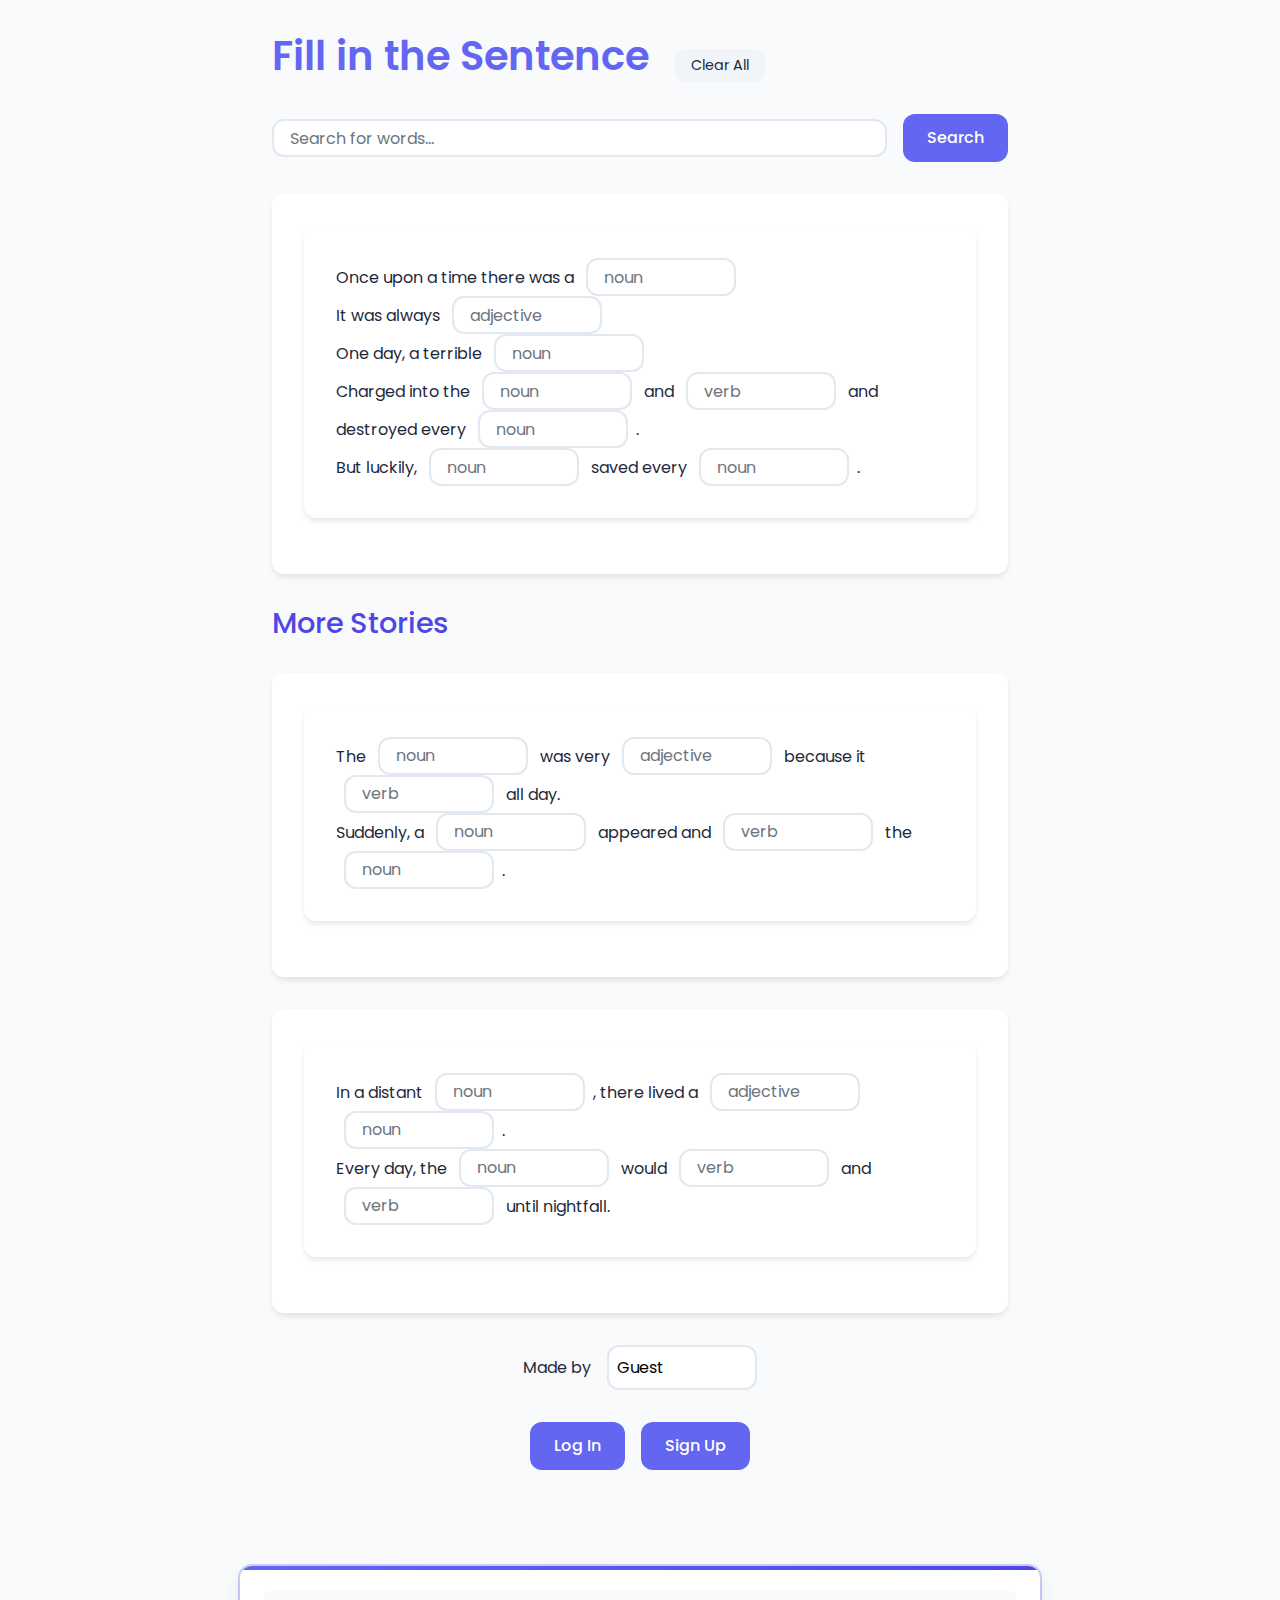
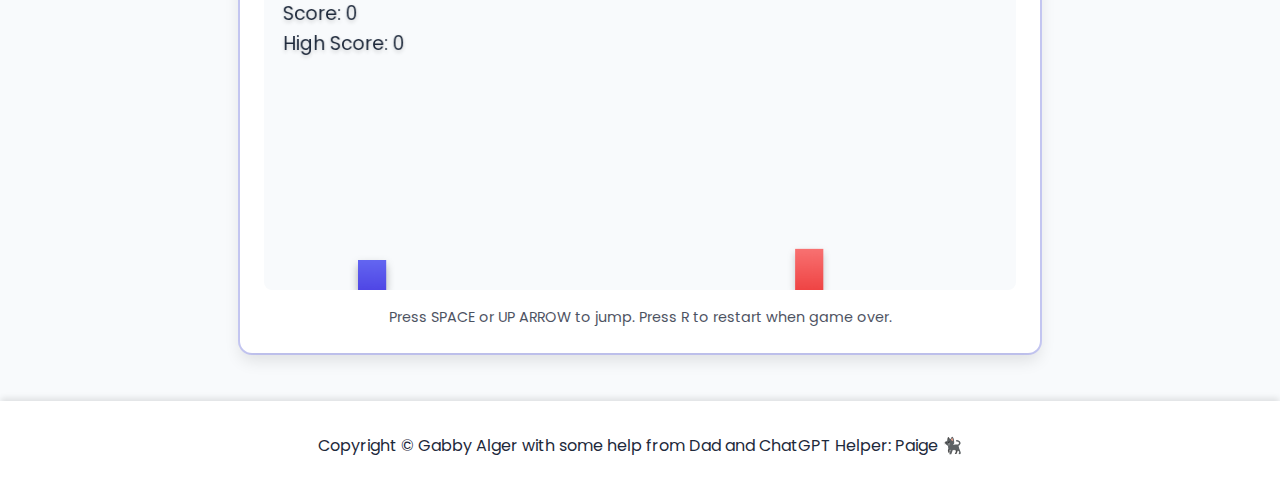
==== index.html @ 7e4f3552 "geometry dash simple" ====
<!DOCTYPE html>
<html lang="en">
<head>
    <meta charset="UTF-8">
    <meta name="viewport" content="width=device-width, initial-scale=1.0">
    <title>Fill in the Sentence</title>
    <!-- Bootstrap CSS -->
    <link rel="stylesheet" href="https://stackpath.bootstrapcdn.com/bootstrap/4.3.1/css/bootstrap.min.css">
    <!-- Google Fonts -->
    <link href="https://fonts.googleapis.com/css2?family=Poppins:wght@400;500;600&display=swap" rel="stylesheet">
    <!-- Custom CSS -->
    <link rel="stylesheet" href="styles.css">
</head>
<body>
<div class="container">
    <h1>
        Fill in the Sentence
        <button id="clearButton">Clear All</button>
    </h1>
    
    <div class="search-container">
        <input type="text" id="searchInput" class="form-control" placeholder="Search for words...">
        <button id="searchButton" class="btn btn-primary">Search</button>
    </div>
    
    <div class="story">
        <p class="sentence">
            Once upon a time there was a <input type="text" class="form-control inline-input" name="firstInput" placeholder="noun"><br>
            It was always <input type="text" class="form-control inline-input" name="secondInput" placeholder="adjective"><br>
            One day, a terrible <input type="text" class="form-control inline-input" name="thirdInput" placeholder="noun"><br>
            Charged into the <input type="text" class="form-control inline-input" name="fourthInput" placeholder="noun"> and <input type="text" class="form-control inline-input" name="fifthInput" placeholder="verb"> and destroyed every <input type="text" class="form-control inline-input" name="sixthInput" placeholder="noun">.<br>
            But luckily, <input type="text" class="form-control inline-input" name="seventhInput" placeholder="noun"> saved every <input type="text" class="form-control inline-input" name="eighthInput" placeholder="noun">.
        </p>
    </div>

    <h2>More Stories</h2>
    <div class="story">
        <p class="sentence">
            The <input type="text" class="form-control inline-input" name="story1Input1" placeholder="noun"> was very <input type="text" class="form-control inline-input" name="story1Input2" placeholder="adjective"> because it <input type="text" class="form-control inline-input" name="story1Input3" placeholder="verb"> all day.<br>
            Suddenly, a <input type="text" class="form-control inline-input" name="story1Input4" placeholder="noun"> appeared and <input type="text" class="form-control inline-input" name="story1Input5" placeholder="verb"> the <input type="text" class="form-control inline-input" name="story1Input6" placeholder="noun">.<br>
        </p>
    </div>

    <div class="story">
        <p class="sentence">
            In a distant <input type="text" class="form-control inline-input" name="story2Input1" placeholder="noun">, there lived a <input type="text" class="form-control inline-input" name="story2Input2" placeholder="adjective"> <input type="text" class="form-control inline-input" name="story2Input3" placeholder="noun">.<br>
            Every day, the <input type="text" class="form-control inline-input" name="story2Input4" placeholder="noun"> would <input type="text" class="form-control inline-input" name="story2Input5" placeholder="verb"> and <input type="text" class="form-control inline-input" name="story2Input6" placeholder="verb"> until nightfall.<br>
        </p>
    </div>

    <div id="madeBy">
        Made by <input type="text" id="madeByInput" placeholder="Your Name" readonly>
        <div class="user-icon">
            <img src="images/cat.svg" alt="User Icon" id="userIcon">
        </div>
    </div>

    <div id="loginSignupButtons">
        <button class="btn btn-primary" id="showLoginBtn">Log In</button>
        <button class="btn btn-primary" id="showSignupBtn">Sign Up</button>
        <button class="btn btn-primary" id="logoutBtn" style="display: none;">Log Out</button>
    </div>
</div>

<!-- Login Form -->
<div id="loginContainer" class="auth-container">
    <h2>Login</h2>
    <input type="text" id="loginUsername" placeholder="Username" class="form-control">
    <input type="password" id="loginPassword" placeholder="Password" class="form-control">
    <div class="auth-buttons">
        <button class="btn btn-primary" id="loginBtn">Login</button>
        <button class="btn" id="hideLoginBtn">Cancel</button>
    </div>
</div>

<!-- Signup Form -->
<div id="signupContainer" class="auth-container">
    <h2>Sign Up</h2>
    <input type="text" id="signupUsername" placeholder="Username" class="form-control">
    <input type="password" id="signupPassword" placeholder="Password" class="form-control">
    <div class="auth-buttons">
        <button class="btn btn-primary" id="signupBtn">Sign Up</button>
        <button class="btn" id="hideSignupBtn">Cancel</button>
    </div>
</div>

<!-- Icon Selection -->
<div id="iconSelector" class="auth-container">
    <h2>Choose Your Icon</h2>
    <div class="icon-grid">
        <div class="icon-option" data-icon="cat">
            <img src="images/cat.svg" alt="Cat">
            <span>Cat</span>
        </div>
        <div class="icon-option" data-icon="dog">
            <img src="images/dog.svg" alt="Dog">
            <span>Dog</span>
        </div>
        <div class="icon-option" data-icon="rabbit">
            <img src="images/rabbit.svg" alt="Rabbit">
            <span>Rabbit</span>
        </div>
        <div class="icon-option" data-icon="fox">
            <img src="images/fox.svg" alt="Fox">
            <span>Fox</span>
        </div>
        <div class="icon-option" data-icon="owl">
            <img src="images/owl.svg" alt="Owl">
            <span>Owl</span>
        </div>
    </div>
</div>

<!-- Welcome Message -->
<div id="welcomeMessage">
    <h2>🌟 Welcome Back! 🌟</h2>
    <p style="font-size: 1.5rem;">Time to create some awesome stories! 🚀✨</p>
</div>

<!-- Geometry Dash Game -->
<div class="game-container">
    <canvas id="geometryDash"></canvas>
    <p class="game-instructions">Press SPACE or UP ARROW to jump. Press R to restart when game over.</p>
</div>

<footer>
    Copyright &copy; Gabby Alger with some help from Dad and ChatGPT Helper: Paige 🐈‍⬛ 
</footer>

<!-- Scripts -->
<script src="game.js"></script>
<script src="storage.js"></script>
<script src="script.js"></script>
</body>
</html>
---- styles.css ----
:root {
    --primary-color: #6366f1;
    --secondary-color: #4f46e5;
    --background-color: #f8fafc;
    --text-color: #1e293b;
    --border-radius: 12px;
}

/* Base Styles */
body {
    font-family: 'Poppins', sans-serif;
    background-color: var(--background-color);
    color: var(--text-color);
    line-height: 1.6;
    padding: 0;
    margin: 0;
    min-height: 100vh;
    overflow-x: hidden;
}

.container {
    max-width: 800px;
    padding: 2rem;
    margin: 0 auto;
}

/* Typography */
h1 {
    font-weight: 600;
    color: var(--primary-color);
    margin-bottom: 2rem;
    font-size: 2.5rem;
}

h2 {
    font-weight: 500;
    color: var(--secondary-color);
    margin: 2rem 0;
    font-size: 1.8rem;
}

/* Search Container */
.search-container {
    display: flex;
    gap: 1rem;
    margin-bottom: 2rem;
    align-items: center;
}

.search-container input {
    flex: 1;
    padding: 0.75rem 1rem;
    border: 2px solid #e2e8f0;
    border-radius: var(--border-radius);
    transition: all 0.3s ease;
}

.search-container input:focus {
    border-color: var(--primary-color);
    box-shadow: 0 0 0 3px rgba(99, 102, 241, 0.2);
    outline: none;
}

/* Story Cards */
.story {
    background: white;
    padding: 2rem;
    border-radius: var(--border-radius);
    box-shadow: 0 4px 6px -1px rgb(0 0 0 / 0.1);
    margin-bottom: 2rem;
    transition: transform 0.3s ease;
}

.story:hover {
    transform: translateY(-2px);
}

.sentence {
    background: white;
    padding: 2rem;
    border-radius: var(--border-radius);
    box-shadow: 0 4px 6px -1px rgb(0 0 0 / 0.1);
    margin-bottom: 1.5rem;
    line-height: 2;
}

/* Form Elements */
.inline-input {
    display: inline-block;
    width: 150px;
    margin: 0 0.5rem;
    padding: 0.5rem 1rem;
    border: 2px solid #e2e8f0;
    border-radius: var(--border-radius);
    transition: all 0.3s ease;
}

.inline-input:focus {
    border-color: var(--primary-color);
    box-shadow: 0 0 0 3px rgba(99, 102, 241, 0.2);
    outline: none;
}

/* Buttons */
.btn {
    padding: 0.75rem 1.5rem;
    border-radius: var(--border-radius);
    font-weight: 500;
    transition: all 0.3s ease;
    border: none;
    cursor: pointer;
}

.btn-primary {
    background-color: var(--primary-color);
    color: white;
}

.btn-primary:hover {
    background-color: var(--secondary-color);
    transform: translateY(-1px);
}

#clearButton {
    background-color: #f1f5f9;
    color: var(--text-color);
    padding: 0.5rem 1rem;
    margin-left: 1rem;
    font-size: 0.9rem;
    border-radius: var(--border-radius);
    border: none;
    cursor: pointer;
    transition: all 0.3s ease;
}

#clearButton:hover {
    background-color: #e2e8f0;
}

/* Auth Forms */
.auth-container {
    background: white;
    padding: 2rem;
    border-radius: var(--border-radius);
    box-shadow: 0 4px 6px -1px rgb(0 0 0 / 0.1);
    position: fixed;
    top: 50%;
    left: 50%;
    transform: translate(-50%, -50%);
    min-width: 320px;
    z-index: 1000;
    display: none;
}

.auth-container input {
    width: 100%;
    padding: 0.75rem 1rem;
    margin-bottom: 1rem;
    border: 2px solid #e2e8f0;
    border-radius: var(--border-radius);
    transition: all 0.3s ease;
}

.auth-container input:focus {
    border-color: var(--primary-color);
    box-shadow: 0 0 0 3px rgba(99, 102, 241, 0.2);
    outline: none;
}

.auth-buttons {
    display: flex;
    gap: 1rem;
    margin-top: 1rem;
}

/* Icon Selector */
.icon-grid {
    display: grid;
    grid-template-columns: repeat(3, 1fr);
    gap: 1rem;
    margin-top: 1rem;
}

.icon-option {
    display: flex;
    flex-direction: column;
    align-items: center;
    padding: 0.5rem;
    border: 2px solid #e2e8f0;
    border-radius: var(--border-radius);
    cursor: pointer;
    transition: all 0.3s ease;
}

.icon-option:hover {
    border-color: var(--primary-color);
    transform: translateY(-2px);
}

.icon-option.selected {
    border-color: var(--primary-color);
    background-color: rgba(99, 102, 241, 0.1);
}

.icon-option img {
    width: 80px;
    height: 80px;
    margin-bottom: 0.5rem;
}

.icon-option span {
    font-size: 0.9rem;
    color: var(--text-color);
}


#loginSignupButtons {
    text-align: center;
    margin: 2rem 0;
    display: flex;
    gap: 1rem;
    justify-content: center;
    position: relative;
    z-index: 10;
}

/* Footer and Made By */
footer {
    text-align: center;
    padding: 2rem;
    background-color: white;
    margin-top: 3rem;
    box-shadow: 0 -4px 6px -1px rgb(0 0 0 / 0.1);
}

#madeBy {
    text-align: center;
    margin: 2rem 0;
    display: flex;
    align-items: center;
    justify-content: center;
    gap: 1rem;
}

#madeByInput {
    font-size: 1rem;
    max-width: 150px;
    padding: 0.5rem;
    border: 2px solid #e2e8f0;
    border-radius: var(--border-radius);
    transition: all 0.3s ease;
}

.user-icon {
    display: inline-flex;
    align-items: center;
    justify-content: center;
    width: 70px;
    height: 70px;
    border-radius: 50%;
    background: white;
    box-shadow: 0 4px 6px rgba(0,0,0,0.1);
    padding: 6px;
    border: 2px solid var(--primary-color);
    transition: all 0.3s ease;
    margin-left: 10px;
    vertical-align: middle;
}

.user-icon img {
    width: 100%;
    height: 100%;
    object-fit: contain;
}

.user-icon:hover {
    transform: scale(1.1);
    box-shadow: 0 4px 8px rgba(0,0,0,0.15);
}

#madeByInput:focus {
    border-color: var(--primary-color);
    box-shadow: 0 0 0 3px rgba(99, 102, 241, 0.2);
    outline: none;
}

/* Welcome Animation */
@keyframes float {
    0% { transform: translate(-50%, -50%) translateY(0px); }
    50% { transform: translate(-50%, -50%) translateY(-20px); }
    100% { transform: translate(-50%, -50%) translateY(0px); }
}

@keyframes rainbow {
    0% { color: #ff0000; }
    20% { color: #ff9900; }
    40% { color: #33cc33; }
    60% { color: #3399ff; }
    80% { color: #cc33ff; }
    100% { color: #ff0000; }
}

#welcomeMessage {
    display: none;
    position: fixed;
    top: 50%;
    left: 50%;
    transform: translate(-50%, -50%);
    background: white;
    padding: 2rem;
    border-radius: var(--border-radius);
    box-shadow: 0 8px 16px rgba(0,0,0,0.1);
    text-align: center;
    z-index: 1001;
    animation: float 3s ease-in-out infinite;
}

#welcomeMessage h2 {
    animation: rainbow 5s linear infinite;
    font-size: 2.5rem;
    margin-bottom: 1rem;
}

.confetti {
    position: fixed;
    width: 10px;
    height: 10px;
    background-color: #f00;
    pointer-events: none;
    opacity: 0;
}

/* Geometry Dash Game */
.game-container {
    max-width: 800px;
    margin: 2rem auto;
    padding: 1.5rem;
    background: white;
    border-radius: var(--border-radius);
    box-shadow: 
        0 0 0 2px rgba(99, 102, 241, 0.3),
        0 8px 16px rgba(0, 0, 0, 0.1);
    position: relative;
    overflow: hidden;
}

.game-container::before {
    content: '';
    position: absolute;
    top: 0;
    left: 0;
    right: 0;
    height: 4px;
    background: linear-gradient(90deg, var(--primary-color), var(--secondary-color));
    border-radius: var(--border-radius) var(--border-radius) 0 0;
}

#geometryDash {
    width: 100%;
    height: 300px;
    display: block;
    background-color: #f8fafc;
    border-radius: calc(var(--border-radius) - 4px);
}

.game-instructions {
    text-align: center;
    margin: 1rem 0 0 0;
    color: var(--text-color);
    font-size: 0.9rem;
    opacity: 0.8;
}

/* Responsive Design */
@media (max-width: 768px) {
    .container {
        padding: 1rem;
    }

    h1 {
        font-size: 2rem;
    }

    .inline-input {
        width: 120px;
    }
}
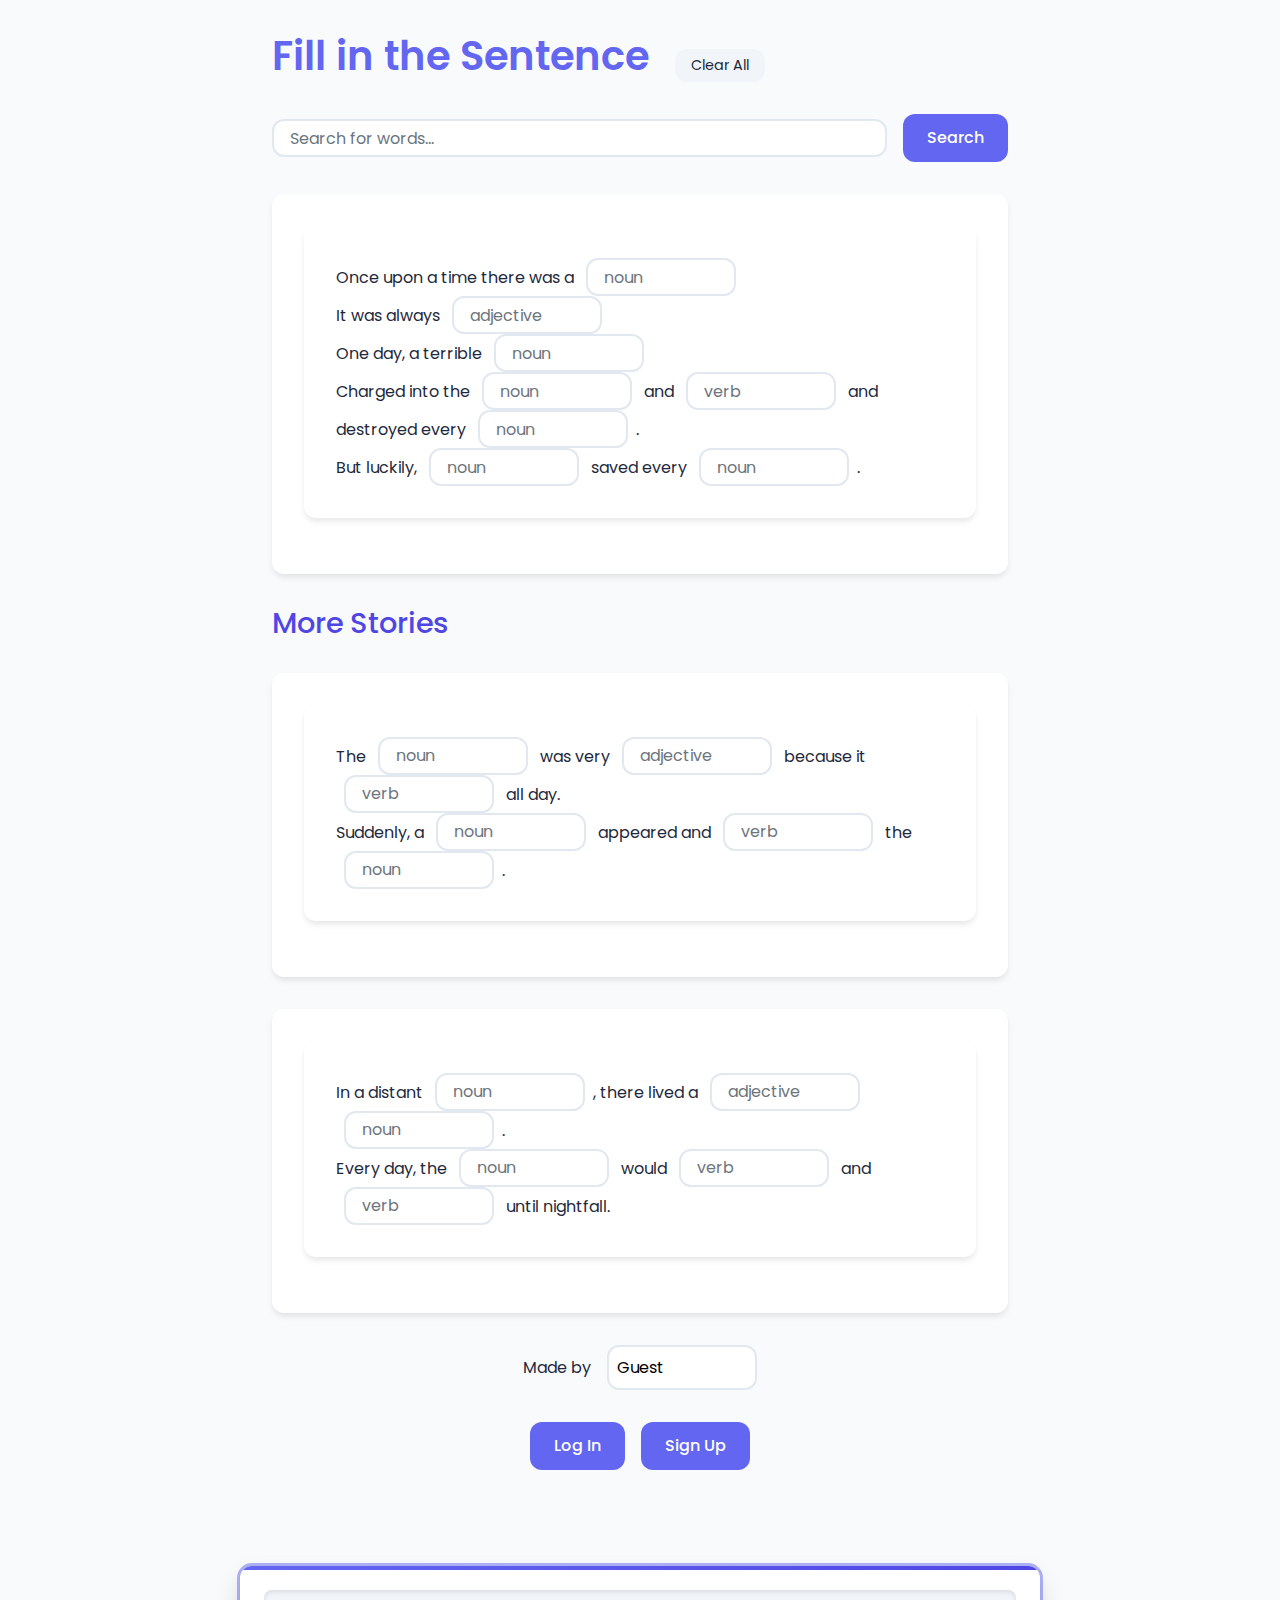
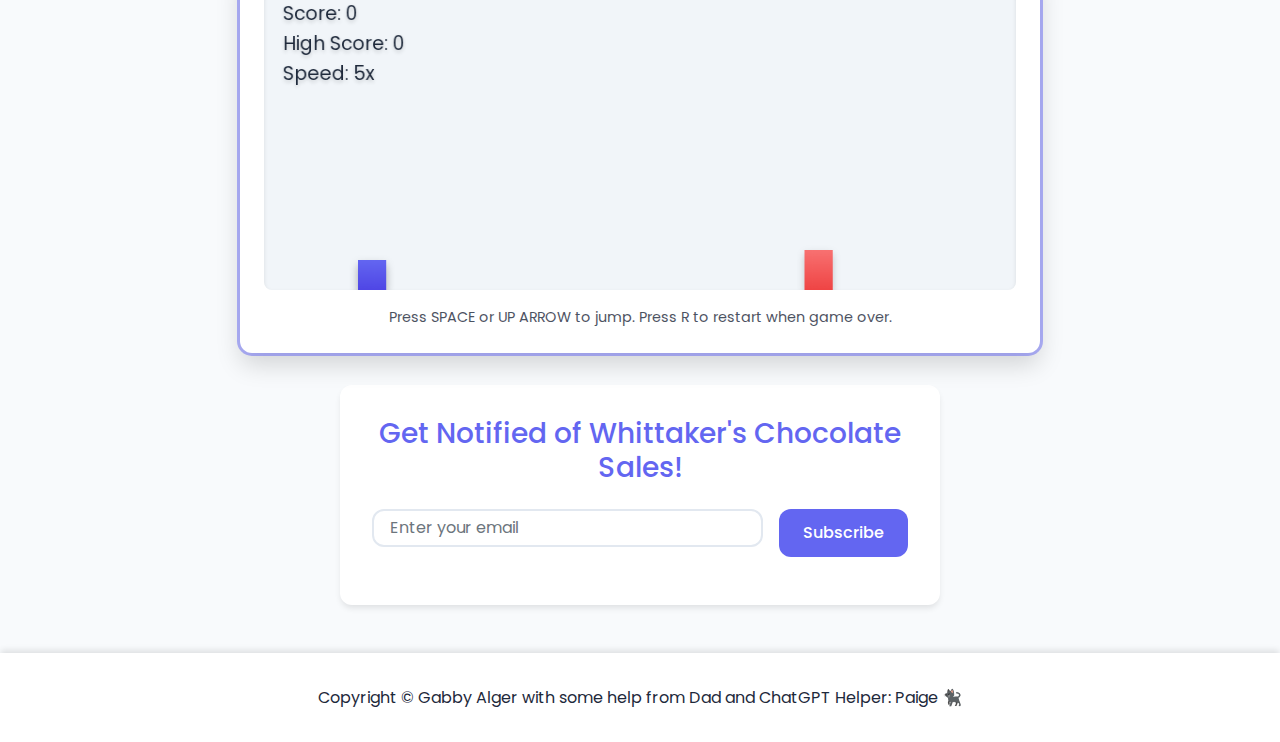
==== commit 3dfb9f6d: "Whittakers update email" ====
--- a/index.html
+++ b/index.html
@@ -123,6 +123,16 @@
     <p class="game-instructions">Press SPACE or UP ARROW to jump. Press R to restart when game over.</p>
 </div>
 
+<!-- Sale Notification Subscription -->
+<div class="subscription-container">
+    <h3>Get Notified of Whittaker's Chocolate Sales!</h3>
+    <div class="subscription-form">
+        <input type="email" id="emailInput" class="form-control" placeholder="Enter your email">
+        <button id="subscribeBtn" class="btn btn-primary">Subscribe</button>
+    </div>
+    <p id="subscriptionMessage" class="subscription-message"></p>
+</div>
+
 <footer>
     Copyright &copy; Gabby Alger with some help from Dad and ChatGPT Helper: Paige 🐈‍⬛ 
 </footer>
--- a/styles.css
+++ b/styles.css
@@ -224,6 +224,47 @@
     z-index: 10;
 }
 
+/* Subscription Form */
+.subscription-container {
+    background: white;
+    padding: 2rem;
+    border-radius: var(--border-radius);
+    box-shadow: 0 4px 6px -1px rgb(0 0 0 / 0.1);
+    margin: 2rem auto;
+    max-width: 600px;
+    text-align: center;
+}
+
+.subscription-container h3 {
+    color: var(--primary-color);
+    margin-bottom: 1.5rem;
+}
+
+.subscription-form {
+    display: flex;
+    gap: 1rem;
+    margin-bottom: 1rem;
+}
+
+.subscription-form input {
+    flex: 1;
+    padding: 0.75rem 1rem;
+    border: 2px solid #e2e8f0;
+    border-radius: var(--border-radius);
+    transition: all 0.3s ease;
+}
+
+.subscription-form input:focus {
+    border-color: var(--primary-color);
+    box-shadow: 0 0 0 3px rgba(99, 102, 241, 0.2);
+    outline: none;
+}
+
+.subscription-message {
+    margin-top: 1rem;
+    font-size: 0.9rem;
+}
+
 /* Footer and Made By */
 footer {
     text-align: center;
@@ -338,10 +379,11 @@
     background: white;
     border-radius: var(--border-radius);
     box-shadow: 
-        0 0 0 2px rgba(99, 102, 241, 0.3),
-        0 8px 16px rgba(0, 0, 0, 0.1);
+        0 0 0 3px rgba(99, 102, 241, 0.5),
+        0 12px 24px rgba(0, 0, 0, 0.15);
     position: relative;
     overflow: hidden;
+    z-index: 100;
 }
 
 .game-container::before {
@@ -359,8 +401,9 @@
     width: 100%;
     height: 300px;
     display: block;
-    background-color: #f8fafc;
+    background-color: #f1f5f9;
     border-radius: calc(var(--border-radius) - 4px);
+    box-shadow: inset 0 2px 4px rgba(0, 0, 0, 0.1);
 }
 
 .game-instructions {
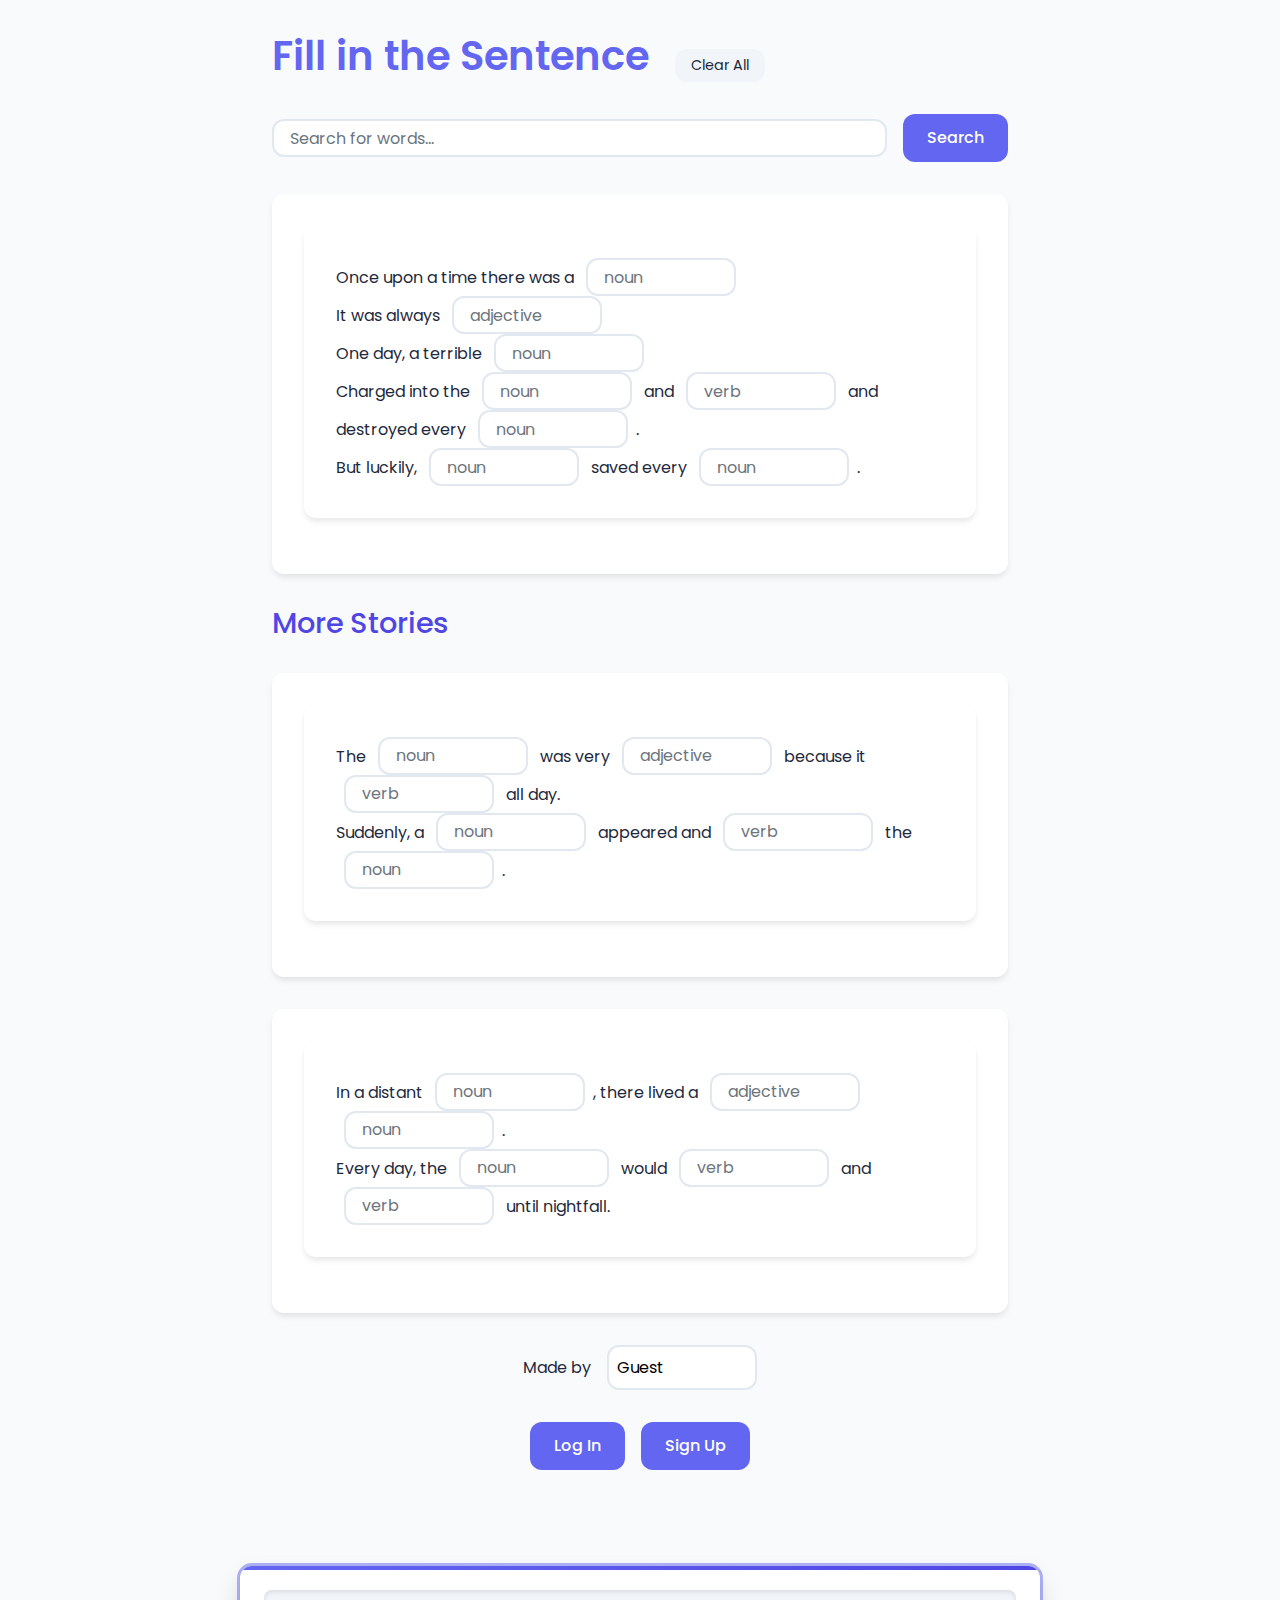
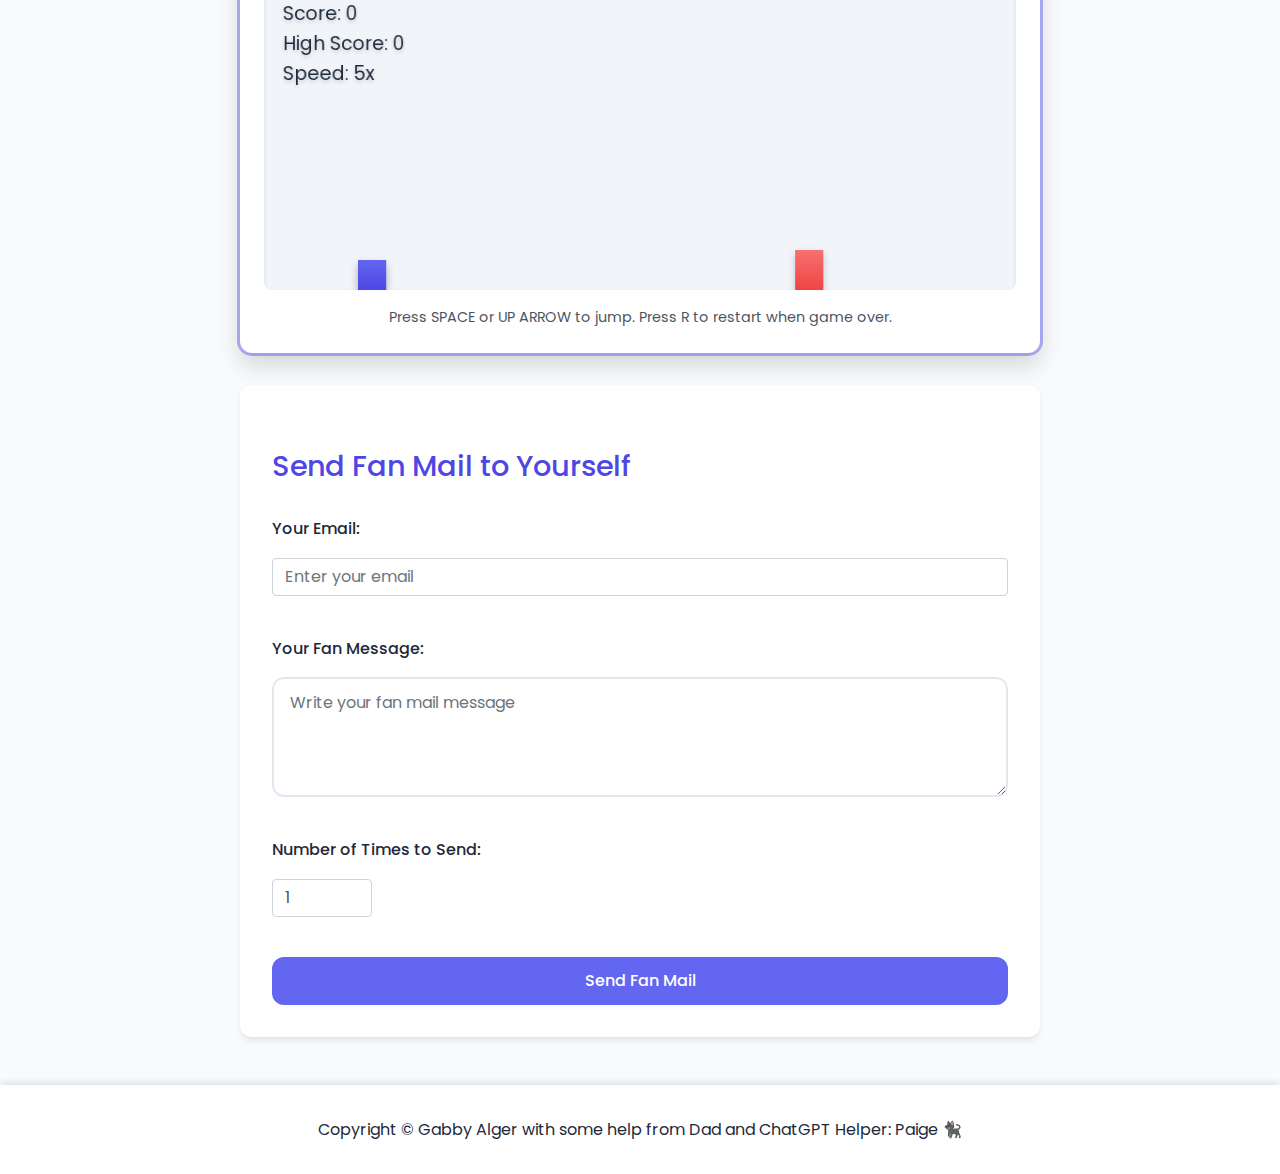
==== commit eeddd132: "fanmail" ====
--- a/index.html
+++ b/index.html
@@ -123,14 +123,24 @@
     <p class="game-instructions">Press SPACE or UP ARROW to jump. Press R to restart when game over.</p>
 </div>
 
-<!-- Sale Notification Subscription -->
-<div class="subscription-container">
-    <h3>Get Notified of Whittaker's Chocolate Sales!</h3>
-    <div class="subscription-form">
-        <input type="email" id="emailInput" class="form-control" placeholder="Enter your email">
-        <button id="subscribeBtn" class="btn btn-primary">Subscribe</button>
+<!-- Fan Mail Form -->
+<div class="fan-mail-container">
+    <h2>Send Fan Mail to Yourself</h2>
+    <div class="fan-mail-form">
+        <div class="form-group">
+            <label for="emailInput">Your Email:</label>
+            <input type="email" id="emailInput" class="form-control" placeholder="Enter your email">
+        </div>
+        <div class="form-group">
+            <label for="messageInput">Your Fan Message:</label>
+            <textarea id="messageInput" class="form-control" placeholder="Write your fan mail message"></textarea>
+        </div>
+        <div class="form-group">
+            <label for="repeatCount">Number of Times to Send:</label>
+            <input type="number" id="repeatCount" class="form-control" min="1" max="10" value="1">
+        </div>
+        <button id="sendFanMailBtn" class="btn btn-primary">Send Fan Mail</button>
     </div>
-    <p id="subscriptionMessage" class="subscription-message"></p>
 </div>
 
 <footer>
--- a/styles.css
+++ b/styles.css
@@ -224,47 +224,6 @@
     z-index: 10;
 }
 
-/* Subscription Form */
-.subscription-container {
-    background: white;
-    padding: 2rem;
-    border-radius: var(--border-radius);
-    box-shadow: 0 4px 6px -1px rgb(0 0 0 / 0.1);
-    margin: 2rem auto;
-    max-width: 600px;
-    text-align: center;
-}
-
-.subscription-container h3 {
-    color: var(--primary-color);
-    margin-bottom: 1.5rem;
-}
-
-.subscription-form {
-    display: flex;
-    gap: 1rem;
-    margin-bottom: 1rem;
-}
-
-.subscription-form input {
-    flex: 1;
-    padding: 0.75rem 1rem;
-    border: 2px solid #e2e8f0;
-    border-radius: var(--border-radius);
-    transition: all 0.3s ease;
-}
-
-.subscription-form input:focus {
-    border-color: var(--primary-color);
-    box-shadow: 0 0 0 3px rgba(99, 102, 241, 0.2);
-    outline: none;
-}
-
-.subscription-message {
-    margin-top: 1rem;
-    font-size: 0.9rem;
-}
-
 /* Footer and Made By */
 footer {
     text-align: center;
@@ -414,6 +373,52 @@
     opacity: 0.8;
 }
 
+/* Fan Mail Form */
+.fan-mail-container {
+    max-width: 800px;
+    margin: 2rem auto;
+    padding: 2rem;
+    background: white;
+    border-radius: var(--border-radius);
+    box-shadow: 0 4px 6px -1px rgb(0 0 0 / 0.1);
+}
+
+.fan-mail-form {
+    display: flex;
+    flex-direction: column;
+    gap: 1.5rem;
+}
+
+.fan-mail-form .form-group {
+    display: flex;
+    flex-direction: column;
+    gap: 0.5rem;
+}
+
+.fan-mail-form label {
+    font-weight: 500;
+    color: var(--text-color);
+}
+
+.fan-mail-form textarea {
+    min-height: 120px;
+    resize: vertical;
+    padding: 0.75rem 1rem;
+    border: 2px solid #e2e8f0;
+    border-radius: var(--border-radius);
+    transition: all 0.3s ease;
+}
+
+.fan-mail-form textarea:focus {
+    border-color: var(--primary-color);
+    box-shadow: 0 0 0 3px rgba(99, 102, 241, 0.2);
+    outline: none;
+}
+
+.fan-mail-form input[type="number"] {
+    width: 100px;
+}
+
 /* Responsive Design */
 @media (max-width: 768px) {
     .container {
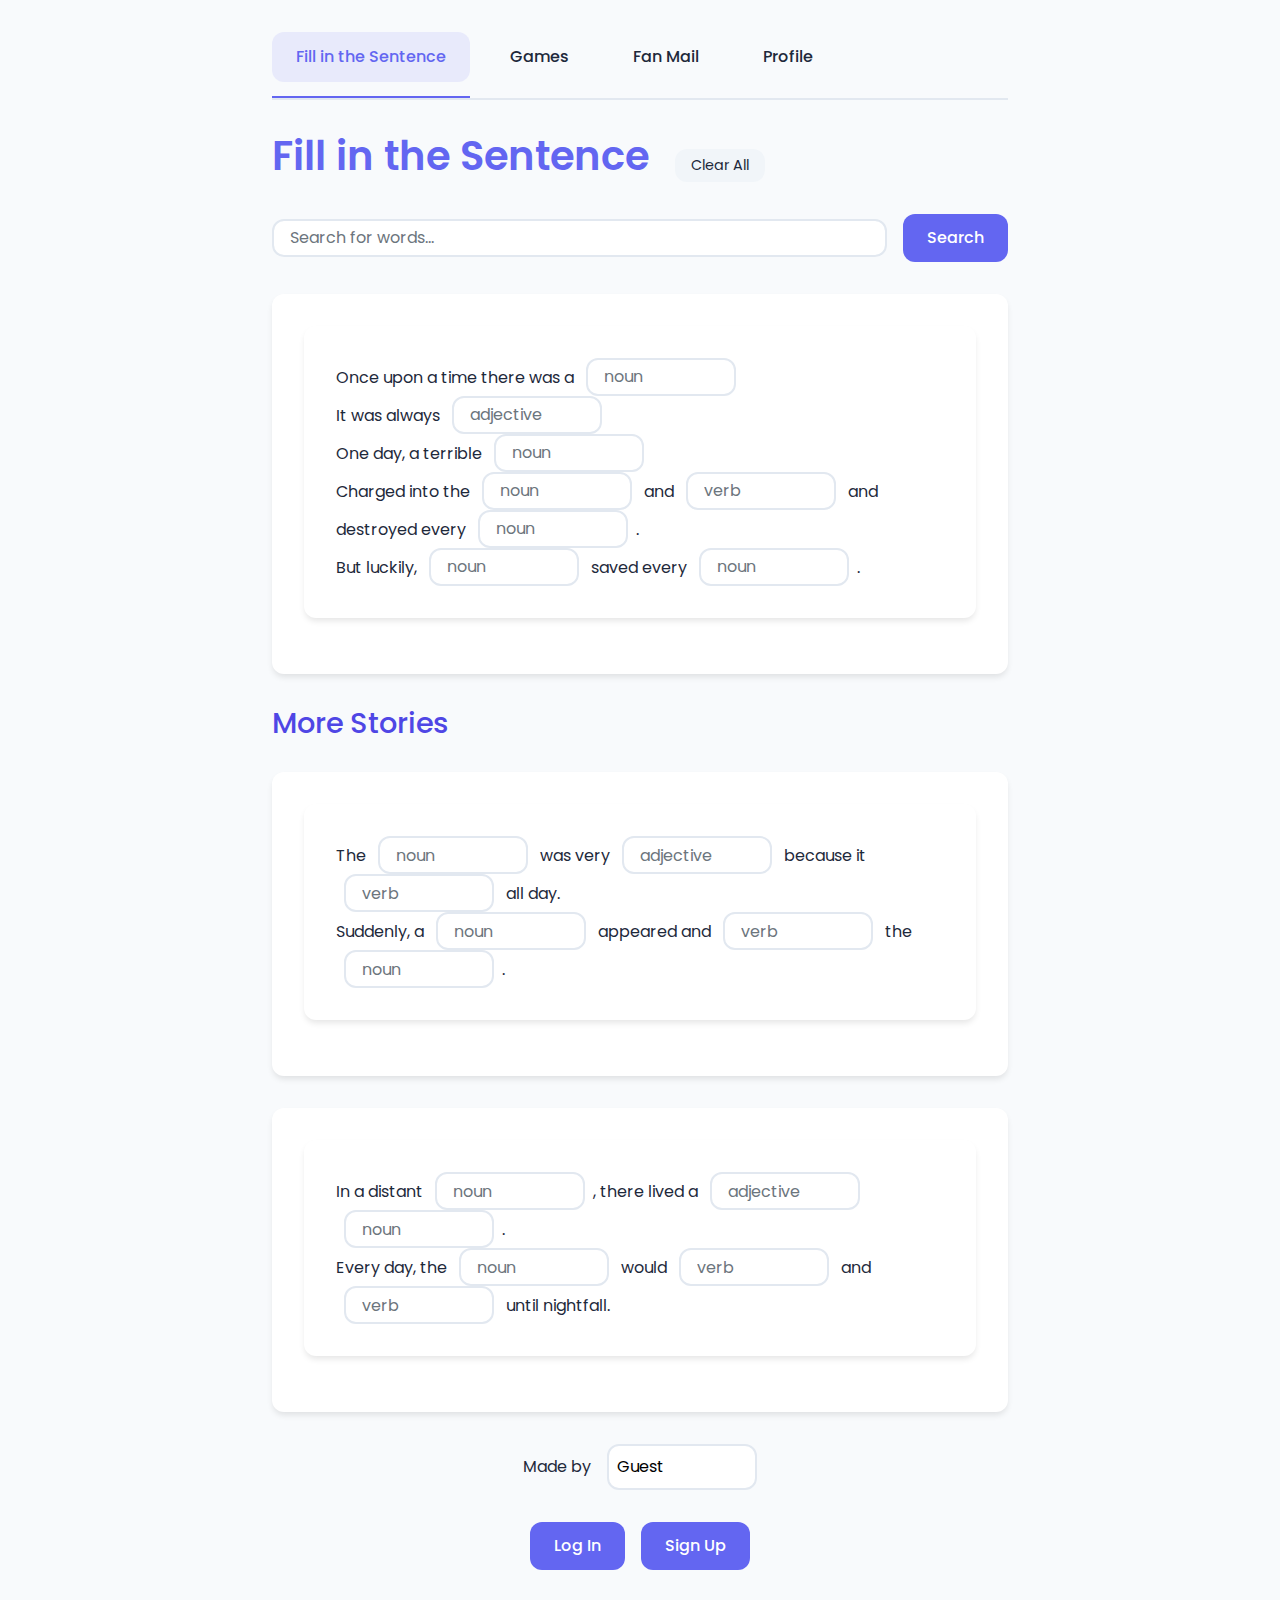
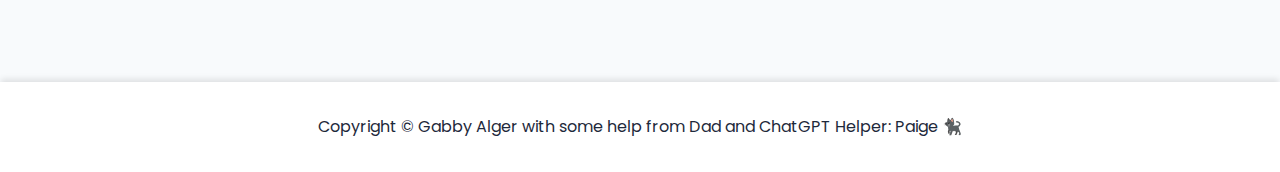
==== commit 638c5a36: "Tabs!" ====
--- a/index.html
+++ b/index.html
@@ -13,10 +13,19 @@
 </head>
 <body>
 <div class="container">
-    <h1>
-        Fill in the Sentence
-        <button id="clearButton">Clear All</button>
-    </h1>
+    <div class="tabs">
+        <button class="tab-button active" data-tab="stories">Fill in the Sentence</button>
+        <button class="tab-button" data-tab="games">Games</button>
+        <button class="tab-button" data-tab="fanmail">Fan Mail</button>
+        <button class="tab-button" data-tab="profile">Profile</button>
+    </div>
+
+    <!-- Stories Tab -->
+    <div class="tab-content active" id="stories">
+        <h1>
+            Fill in the Sentence
+            <button id="clearButton">Clear All</button>
+        </h1>
     
     <div class="search-container">
         <input type="text" id="searchInput" class="form-control" placeholder="Search for words...">
@@ -117,29 +126,54 @@
     <p style="font-size: 1.5rem;">Time to create some awesome stories! 🚀✨</p>
 </div>
 
-<!-- Geometry Dash Game -->
-<div class="game-container">
-    <canvas id="geometryDash"></canvas>
-    <p class="game-instructions">Press SPACE or UP ARROW to jump. Press R to restart when game over.</p>
-</div>
+    </div>
 
-<!-- Fan Mail Form -->
-<div class="fan-mail-container">
-    <h2>Send Fan Mail to Yourself</h2>
-    <div class="fan-mail-form">
-        <div class="form-group">
-            <label for="emailInput">Your Email:</label>
-            <input type="email" id="emailInput" class="form-control" placeholder="Enter your email">
+    <!-- Games Tab -->
+    <div class="tab-content" id="games">
+        <h1>Games</h1>
+        <div class="game-container">
+            <canvas id="geometryDash"></canvas>
+            <p class="game-instructions">Press SPACE or UP ARROW to jump. Press R to restart when game over.</p>
         </div>
-        <div class="form-group">
-            <label for="messageInput">Your Fan Message:</label>
-            <textarea id="messageInput" class="form-control" placeholder="Write your fan mail message"></textarea>
+    </div>
+
+    <!-- Fan Mail Tab -->
+    <div class="tab-content" id="fanmail">
+        <h1>Fan Mail</h1>
+        <div class="fan-mail-container">
+            <div class="fan-mail-form">
+                <div class="form-group">
+                    <label for="emailInput">Your Email:</label>
+                    <input type="email" id="emailInput" class="form-control" placeholder="Enter your email">
+                </div>
+                <div class="form-group">
+                    <label for="messageInput">Your Fan Message:</label>
+                    <textarea id="messageInput" class="form-control" placeholder="Write your fan mail message"></textarea>
+                </div>
+                <div class="form-group">
+                    <label for="repeatCount">Number of Times to Send:</label>
+                    <input type="number" id="repeatCount" class="form-control" min="1" max="10" value="1">
+                </div>
+                <button id="sendFanMailBtn" class="btn btn-primary">Send Fan Mail</button>
+            </div>
         </div>
-        <div class="form-group">
-            <label for="repeatCount">Number of Times to Send:</label>
-            <input type="number" id="repeatCount" class="form-control" min="1" max="10" value="1">
+    </div>
+
+    <!-- Profile Tab -->
+    <div class="tab-content" id="profile">
+        <h1>Profile</h1>
+        <div id="madeBy">
+            Made by <input type="text" id="madeByInput" placeholder="Your Name" readonly>
+            <div class="user-icon">
+                <img src="images/cat.svg" alt="User Icon" id="userIcon">
+            </div>
         </div>
-        <button id="sendFanMailBtn" class="btn btn-primary">Send Fan Mail</button>
+
+        <div id="loginSignupButtons">
+            <button class="btn btn-primary" id="showLoginBtn">Log In</button>
+            <button class="btn btn-primary" id="showSignupBtn">Sign Up</button>
+            <button class="btn btn-primary" id="logoutBtn" style="display: none;">Log Out</button>
+        </div>
     </div>
 </div>
 
--- a/styles.css
+++ b/styles.css
@@ -4,6 +4,60 @@
     --background-color: #f8fafc;
     --text-color: #1e293b;
     --border-radius: 12px;
+}
+
+/* Tabs */
+.tabs {
+    display: flex;
+    gap: 1rem;
+    margin-bottom: 2rem;
+    border-bottom: 2px solid #e2e8f0;
+    padding-bottom: 1rem;
+}
+
+.tab-button {
+    padding: 0.75rem 1.5rem;
+    border: none;
+    background: none;
+    color: var(--text-color);
+    font-weight: 500;
+    cursor: pointer;
+    transition: all 0.3s ease;
+    border-radius: var(--border-radius);
+    position: relative;
+}
+
+.tab-button:hover {
+    background-color: #f1f5f9;
+}
+
+.tab-button.active {
+    color: var(--primary-color);
+    background-color: rgba(99, 102, 241, 0.1);
+}
+
+.tab-button.active::after {
+    content: '';
+    position: absolute;
+    bottom: -1rem;
+    left: 0;
+    right: 0;
+    height: 2px;
+    background-color: var(--primary-color);
+}
+
+.tab-content {
+    display: none;
+    animation: fadeIn 0.3s ease;
+}
+
+.tab-content.active {
+    display: block;
+}
+
+@keyframes fadeIn {
+    from { opacity: 0; }
+    to { opacity: 1; }
 }
 
 /* Base Styles */
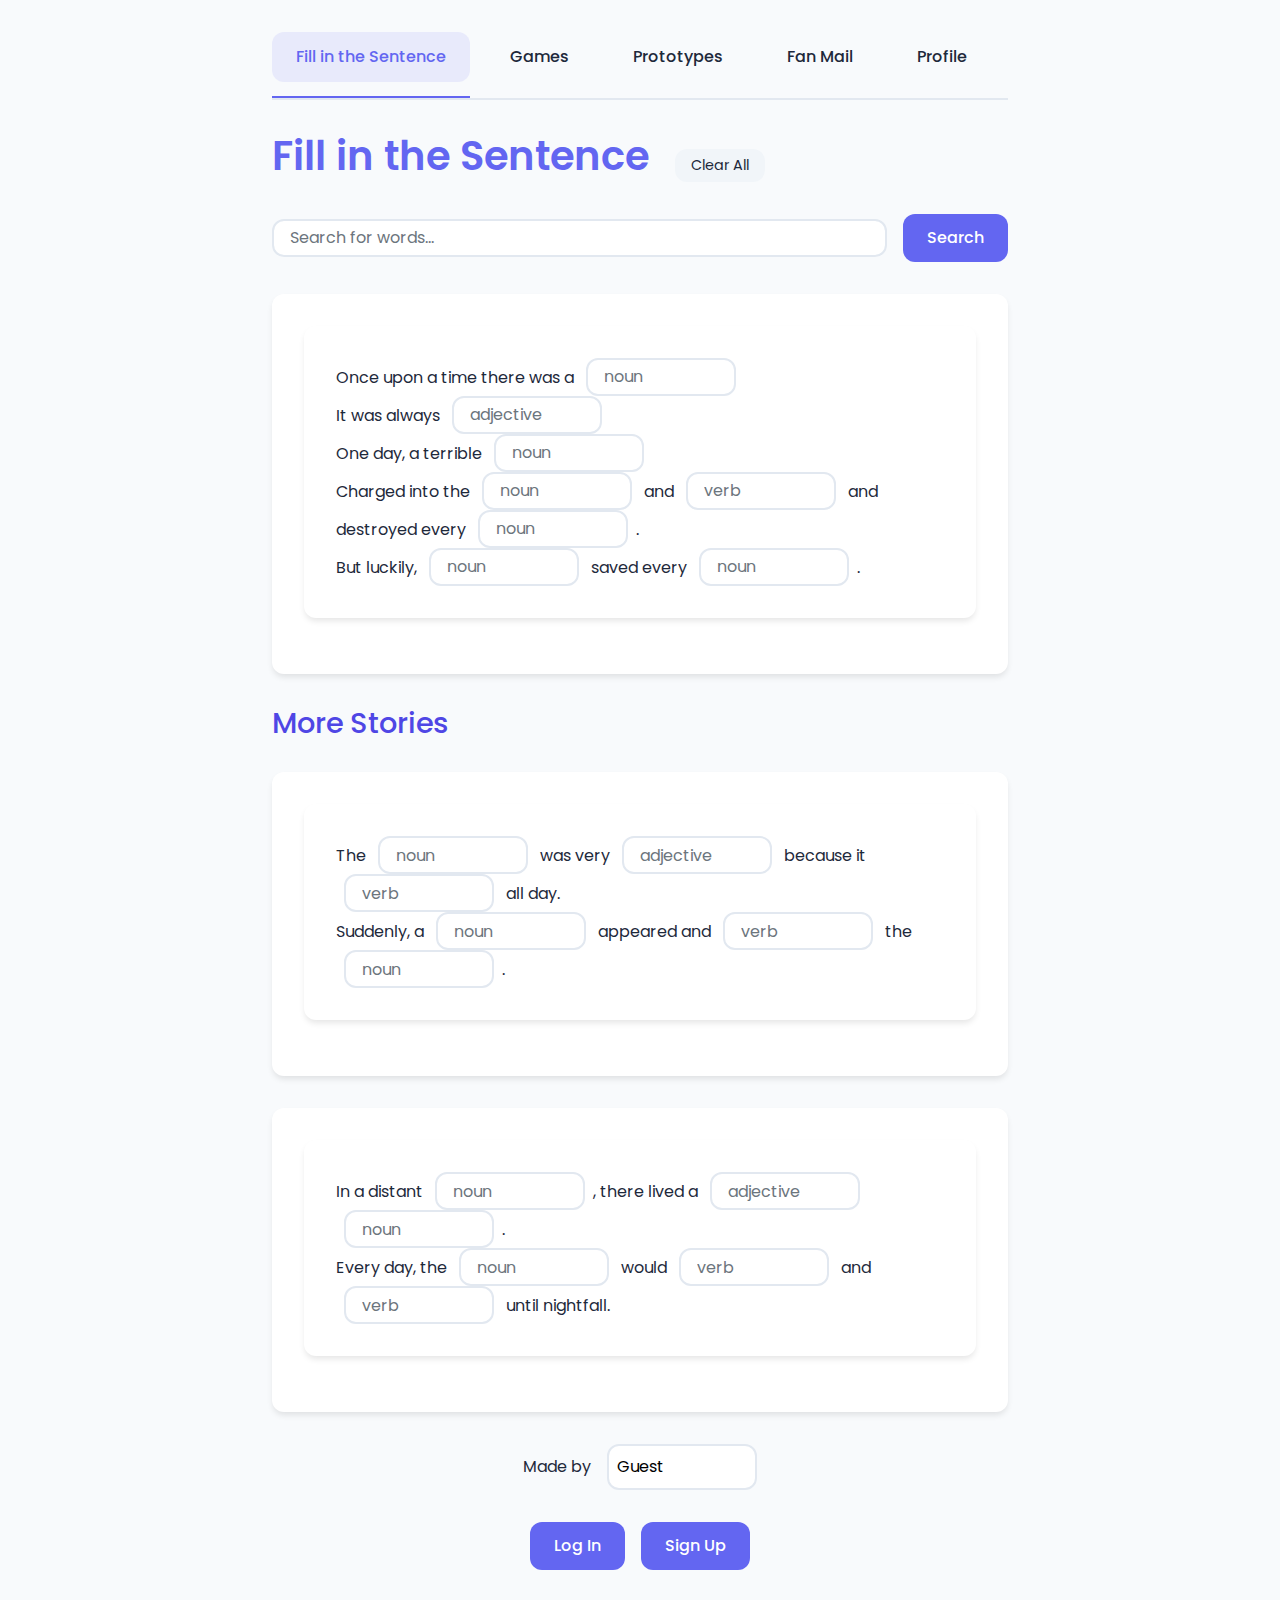
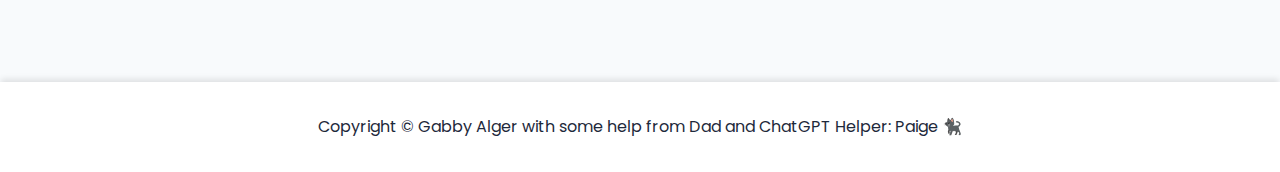
==== commit 0c9065bb: "Prototype tab & Pokemon" ====
--- a/index.html
+++ b/index.html
@@ -16,6 +16,7 @@
     <div class="tabs">
         <button class="tab-button active" data-tab="stories">Fill in the Sentence</button>
         <button class="tab-button" data-tab="games">Games</button>
+        <button class="tab-button" data-tab="prototypes">Prototypes</button>
         <button class="tab-button" data-tab="fanmail">Fan Mail</button>
         <button class="tab-button" data-tab="profile">Profile</button>
     </div>
@@ -159,6 +160,14 @@
         </div>
     </div>
 
+    <!-- Prototypes Tab -->
+    <div class="tab-content" id="prototypes">
+        <h1>Prototypes</h1>
+        <div class="game-container">
+            <iframe src="pokemon.html" width="800" height="600" frameborder="0"></iframe>
+        </div>
+    </div>
+
     <!-- Profile Tab -->
     <div class="tab-content" id="profile">
         <h1>Profile</h1>
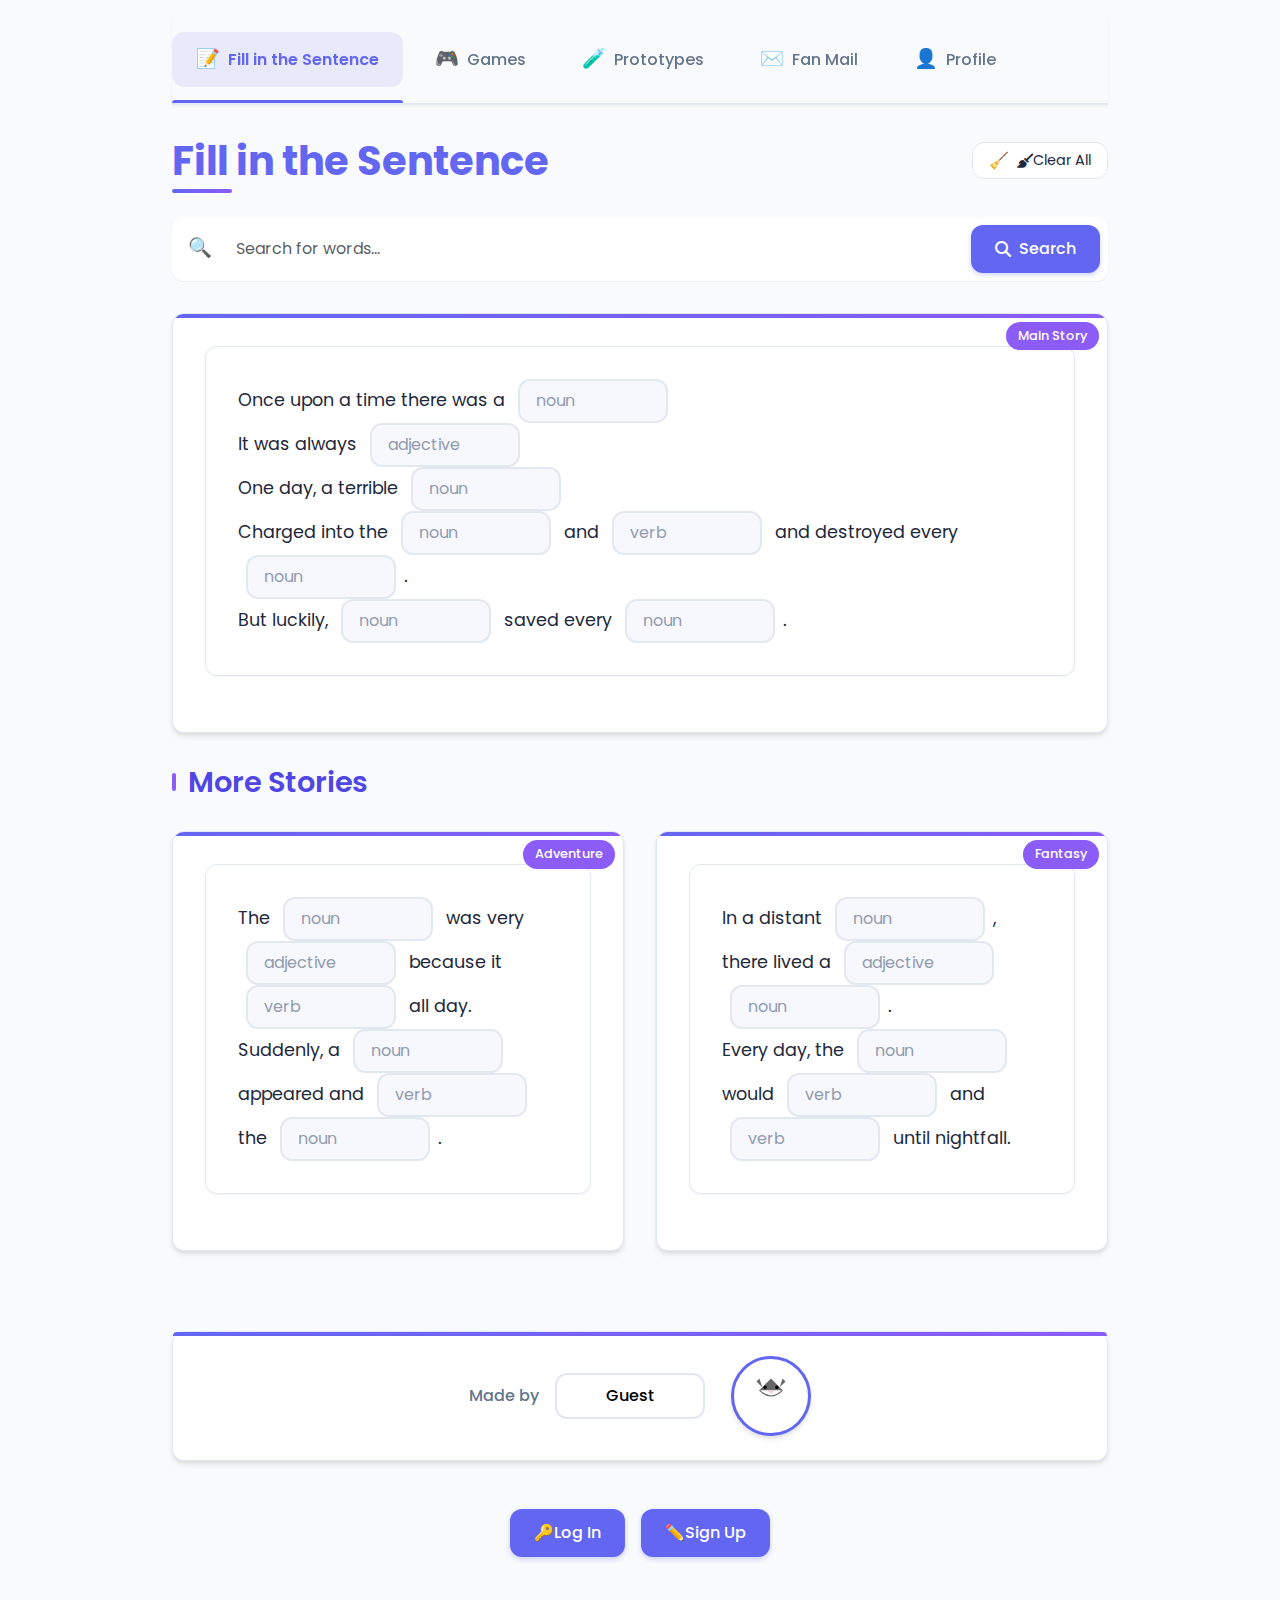
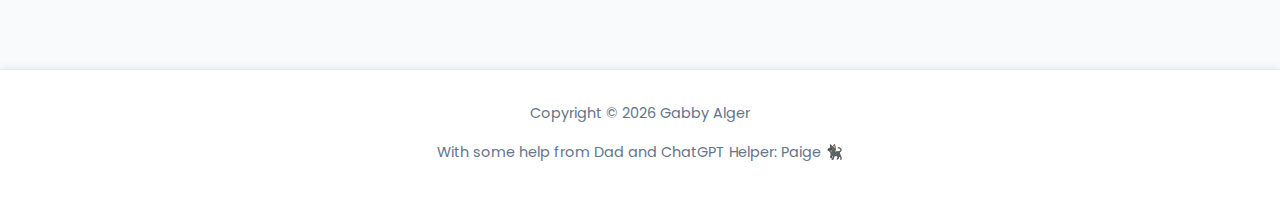
==== commit e51e062c: "MODERNIZE" ====
--- a/index.html
+++ b/index.html
@@ -3,13 +3,18 @@
 <head>
     <meta charset="UTF-8">
     <meta name="viewport" content="width=device-width, initial-scale=1.0">
-    <title>Fill in the Sentence</title>
+    <meta name="description" content="Interactive fill-in-the-blank stories and games">
+    <title>Gabby's Creative Corner</title>
     <!-- Bootstrap CSS -->
-    <link rel="stylesheet" href="https://stackpath.bootstrapcdn.com/bootstrap/4.3.1/css/bootstrap.min.css">
+    <link rel="stylesheet" href="https://cdn.jsdelivr.net/npm/bootstrap@5.3.0/dist/css/bootstrap.min.css">
     <!-- Google Fonts -->
-    <link href="https://fonts.googleapis.com/css2?family=Poppins:wght@400;500;600&display=swap" rel="stylesheet">
+    <link href="https://fonts.googleapis.com/css2?family=Poppins:wght@400;500;600;700&display=swap" rel="stylesheet">
+    <!-- Font Awesome -->
+    <link rel="stylesheet" href="https://cdnjs.cloudflare.com/ajax/libs/font-awesome/6.4.0/css/all.min.css">
     <!-- Custom CSS -->
     <link rel="stylesheet" href="styles.css">
+    <!-- Favicon -->
+    <link rel="icon" href="data:image/svg+xml,<svg xmlns=%22http://www.w3.org/2000/svg%22 viewBox=%220 0 100 100%22><text y=%22.9em%22 font-size=%2290%22>📝</text></svg>">
 </head>
 <body>
 <div class="container">
@@ -25,15 +30,18 @@
     <div class="tab-content active" id="stories">
         <h1>
             Fill in the Sentence
-            <button id="clearButton">Clear All</button>
+            <button id="clearButton"><i class="fas fa-broom"></i> Clear All</button>
         </h1>
     
     <div class="search-container">
         <input type="text" id="searchInput" class="form-control" placeholder="Search for words...">
-        <button id="searchButton" class="btn btn-primary">Search</button>
+        <button id="searchButton" class="btn btn-primary"><i class="fas fa-search"></i> Search</button>
     </div>
     
     <div class="story">
+        <div class="story-header">
+            <span class="story-badge">Main Story</span>
+        </div>
         <p class="sentence">
             Once upon a time there was a <input type="text" class="form-control inline-input" name="firstInput" placeholder="noun"><br>
             It was always <input type="text" class="form-control inline-input" name="secondInput" placeholder="adjective"><br>
@@ -44,22 +52,31 @@
     </div>
 
     <h2>More Stories</h2>
-    <div class="story">
-        <p class="sentence">
-            The <input type="text" class="form-control inline-input" name="story1Input1" placeholder="noun"> was very <input type="text" class="form-control inline-input" name="story1Input2" placeholder="adjective"> because it <input type="text" class="form-control inline-input" name="story1Input3" placeholder="verb"> all day.<br>
-            Suddenly, a <input type="text" class="form-control inline-input" name="story1Input4" placeholder="noun"> appeared and <input type="text" class="form-control inline-input" name="story1Input5" placeholder="verb"> the <input type="text" class="form-control inline-input" name="story1Input6" placeholder="noun">.<br>
-        </p>
-    </div>
-
-    <div class="story">
-        <p class="sentence">
-            In a distant <input type="text" class="form-control inline-input" name="story2Input1" placeholder="noun">, there lived a <input type="text" class="form-control inline-input" name="story2Input2" placeholder="adjective"> <input type="text" class="form-control inline-input" name="story2Input3" placeholder="noun">.<br>
-            Every day, the <input type="text" class="form-control inline-input" name="story2Input4" placeholder="noun"> would <input type="text" class="form-control inline-input" name="story2Input5" placeholder="verb"> and <input type="text" class="form-control inline-input" name="story2Input6" placeholder="verb"> until nightfall.<br>
-        </p>
+    <div class="stories-grid">
+        <div class="story">
+            <div class="story-header">
+                <span class="story-badge">Adventure</span>
+            </div>
+            <p class="sentence">
+                The <input type="text" class="form-control inline-input" name="story1Input1" placeholder="noun"> was very <input type="text" class="form-control inline-input" name="story1Input2" placeholder="adjective"> because it <input type="text" class="form-control inline-input" name="story1Input3" placeholder="verb"> all day.<br>
+                Suddenly, a <input type="text" class="form-control inline-input" name="story1Input4" placeholder="noun"> appeared and <input type="text" class="form-control inline-input" name="story1Input5" placeholder="verb"> the <input type="text" class="form-control inline-input" name="story1Input6" placeholder="noun">.<br>
+            </p>
+        </div>
+
+        <div class="story">
+            <div class="story-header">
+                <span class="story-badge">Fantasy</span>
+            </div>
+            <p class="sentence">
+                In a distant <input type="text" class="form-control inline-input" name="story2Input1" placeholder="noun">, there lived a <input type="text" class="form-control inline-input" name="story2Input2" placeholder="adjective"> <input type="text" class="form-control inline-input" name="story2Input3" placeholder="noun">.<br>
+                Every day, the <input type="text" class="form-control inline-input" name="story2Input4" placeholder="noun"> would <input type="text" class="form-control inline-input" name="story2Input5" placeholder="verb"> and <input type="text" class="form-control inline-input" name="story2Input6" placeholder="verb"> until nightfall.<br>
+            </p>
+        </div>
     </div>
 
     <div id="madeBy">
-        Made by <input type="text" id="madeByInput" placeholder="Your Name" readonly>
+        <div class="made-by-label">Made by</div>
+        <input type="text" id="madeByInput" placeholder="Your Name" readonly>
         <div class="user-icon">
             <img src="images/cat.svg" alt="User Icon" id="userIcon">
         </div>
@@ -74,29 +91,41 @@
 
 <!-- Login Form -->
 <div id="loginContainer" class="auth-container">
-    <h2>Login</h2>
-    <input type="text" id="loginUsername" placeholder="Username" class="form-control">
-    <input type="password" id="loginPassword" placeholder="Password" class="form-control">
+    <h2><i class="fas fa-lock"></i> Login</h2>
+    <div class="input-group">
+        <span class="input-icon"><i class="fas fa-user"></i></span>
+        <input type="text" id="loginUsername" placeholder="Username" class="form-control">
+    </div>
+    <div class="input-group">
+        <span class="input-icon"><i class="fas fa-key"></i></span>
+        <input type="password" id="loginPassword" placeholder="Password" class="form-control">
+    </div>
     <div class="auth-buttons">
         <button class="btn btn-primary" id="loginBtn">Login</button>
-        <button class="btn" id="hideLoginBtn">Cancel</button>
+        <button class="btn btn-secondary" id="hideLoginBtn">Cancel</button>
     </div>
 </div>
 
 <!-- Signup Form -->
 <div id="signupContainer" class="auth-container">
-    <h2>Sign Up</h2>
-    <input type="text" id="signupUsername" placeholder="Username" class="form-control">
-    <input type="password" id="signupPassword" placeholder="Password" class="form-control">
+    <h2><i class="fas fa-user-plus"></i> Sign Up</h2>
+    <div class="input-group">
+        <span class="input-icon"><i class="fas fa-user"></i></span>
+        <input type="text" id="signupUsername" placeholder="Username" class="form-control">
+    </div>
+    <div class="input-group">
+        <span class="input-icon"><i class="fas fa-key"></i></span>
+        <input type="password" id="signupPassword" placeholder="Password" class="form-control">
+    </div>
     <div class="auth-buttons">
         <button class="btn btn-primary" id="signupBtn">Sign Up</button>
-        <button class="btn" id="hideSignupBtn">Cancel</button>
+        <button class="btn btn-secondary" id="hideSignupBtn">Cancel</button>
     </div>
 </div>
 
 <!-- Icon Selection -->
 <div id="iconSelector" class="auth-container">
-    <h2>Choose Your Icon</h2>
+    <h2><i class="fas fa-image"></i> Choose Your Icon</h2>
     <div class="icon-grid">
         <div class="icon-option" data-icon="cat">
             <img src="images/cat.svg" alt="Cat">
@@ -133,6 +162,10 @@
     <div class="tab-content" id="games">
         <h1>Games</h1>
         <div class="game-container">
+            <div class="game-header">
+                <h3>Geometry Dash</h3>
+                <span class="game-badge">Arcade</span>
+            </div>
             <canvas id="geometryDash"></canvas>
             <p class="game-instructions">Press SPACE or UP ARROW to jump. Press R to restart when game over.</p>
         </div>
@@ -144,18 +177,18 @@
         <div class="fan-mail-container">
             <div class="fan-mail-form">
                 <div class="form-group">
-                    <label for="emailInput">Your Email:</label>
+                    <label for="emailInput"><i class="fas fa-envelope"></i> Your Email:</label>
                     <input type="email" id="emailInput" class="form-control" placeholder="Enter your email">
                 </div>
                 <div class="form-group">
-                    <label for="messageInput">Your Fan Message:</label>
+                    <label for="messageInput"><i class="fas fa-comment-alt"></i> Your Fan Message:</label>
                     <textarea id="messageInput" class="form-control" placeholder="Write your fan mail message"></textarea>
                 </div>
                 <div class="form-group">
-                    <label for="repeatCount">Number of Times to Send:</label>
+                    <label for="repeatCount"><i class="fas fa-repeat"></i> Number of Times to Send:</label>
                     <input type="number" id="repeatCount" class="form-control" min="1" max="10" value="1">
                 </div>
-                <button id="sendFanMailBtn" class="btn btn-primary">Send Fan Mail</button>
+                <button id="sendFanMailBtn" class="btn btn-primary"><i class="fas fa-paper-plane"></i> Send Fan Mail</button>
             </div>
         </div>
     </div>
@@ -164,6 +197,10 @@
     <div class="tab-content" id="prototypes">
         <h1>Prototypes</h1>
         <div class="game-container">
+            <div class="game-header">
+                <h3>Pokemon Game</h3>
+                <span class="game-badge">Beta</span>
+            </div>
             <iframe src="pokemon.html" width="800" height="600" frameborder="0"></iframe>
         </div>
     </div>
@@ -171,28 +208,56 @@
     <!-- Profile Tab -->
     <div class="tab-content" id="profile">
         <h1>Profile</h1>
-        <div id="madeBy">
-            Made by <input type="text" id="madeByInput" placeholder="Your Name" readonly>
-            <div class="user-icon">
-                <img src="images/cat.svg" alt="User Icon" id="userIcon">
-            </div>
-        </div>
-
-        <div id="loginSignupButtons">
-            <button class="btn btn-primary" id="showLoginBtn">Log In</button>
-            <button class="btn btn-primary" id="showSignupBtn">Sign Up</button>
-            <button class="btn btn-primary" id="logoutBtn" style="display: none;">Log Out</button>
+        <div class="profile-card">
+            <div class="profile-header">
+                <div class="user-icon large">
+                    <img src="images/cat.svg" alt="User Icon" id="userIconProfile">
+                </div>
+                <div class="profile-info">
+                    <h3>Welcome, <span id="profileUsername">Guest</span>!</h3>
+                    <p class="profile-status">Status: <span id="profileStatus">Not logged in</span></p>
+                </div>
+            </div>
+            
+            <div class="profile-stats">
+                <div class="stat-item">
+                    <i class="fas fa-book"></i>
+                    <span>Stories Created: 0</span>
+                </div>
+                <div class="stat-item">
+                    <i class="fas fa-gamepad"></i>
+                    <span>Games Played: 0</span>
+                </div>
+                <div class="stat-item">
+                    <i class="fas fa-star"></i>
+                    <span>High Score: 0</span>
+                </div>
+            </div>
+
+            <div id="loginSignupButtons">
+                <button class="btn btn-primary" id="showLoginBtnProfile">Log In</button>
+                <button class="btn btn-primary" id="showSignupBtnProfile">Sign Up</button>
+                <button class="btn btn-primary" id="logoutBtnProfile" style="display: none;">Log Out</button>
+            </div>
         </div>
     </div>
 </div>
 
 <footer>
-    Copyright &copy; Gabby Alger with some help from Dad and ChatGPT Helper: Paige 🐈‍⬛ 
+    <div class="footer-content">
+        <p>Copyright &copy; <span id="currentYear"></span> Gabby Alger</p>
+        <p>With some help from Dad and ChatGPT Helper: Paige 🐈‍⬛</p>
+    </div>
 </footer>
 
 <!-- Scripts -->
+<script src="https://cdn.jsdelivr.net/npm/bootstrap@5.3.0/dist/js/bootstrap.bundle.min.js"></script>
 <script src="game.js"></script>
 <script src="storage.js"></script>
 <script src="script.js"></script>
+<script>
+    // Set current year in footer
+    document.getElementById('currentYear').textContent = new Date().getFullYear();
+</script>
 </body>
 </html>
--- a/styles.css
+++ b/styles.css
@@ -1,39 +1,67 @@
 :root {
     --primary-color: #6366f1;
     --secondary-color: #4f46e5;
+    --accent-color: #8b5cf6;
+    --success-color: #10b981;
+    --warning-color: #f59e0b;
+    --danger-color: #ef4444;
     --background-color: #f8fafc;
+    --card-background: #ffffff;
     --text-color: #1e293b;
+    --text-light: #64748b;
+    --border-color: #e2e8f0;
     --border-radius: 12px;
+    --shadow-sm: 0 1px 2px 0 rgba(0, 0, 0, 0.05);
+    --shadow-md: 0 4px 6px -1px rgba(0, 0, 0, 0.1), 0 2px 4px -1px rgba(0, 0, 0, 0.06);
+    --shadow-lg: 0 10px 15px -3px rgba(0, 0, 0, 0.1), 0 4px 6px -2px rgba(0, 0, 0, 0.05);
+    --transition-fast: 0.2s ease;
+    --transition-normal: 0.3s ease;
+    --font-family: 'Poppins', -apple-system, BlinkMacSystemFont, 'Segoe UI', Roboto, Oxygen, Ubuntu, Cantarell, 'Open Sans', 'Helvetica Neue', sans-serif;
 }
 
 /* Tabs */
 .tabs {
     display: flex;
-    gap: 1rem;
+    gap: 0.5rem;
     margin-bottom: 2rem;
-    border-bottom: 2px solid #e2e8f0;
+    border-bottom: 2px solid var(--border-color);
     padding-bottom: 1rem;
+    overflow-x: auto;
+    scrollbar-width: thin;
+    position: sticky;
+    top: 0;
+    background-color: var(--background-color);
+    z-index: 100;
+    padding-top: 1rem;
+    box-shadow: var(--shadow-sm);
 }
 
 .tab-button {
     padding: 0.75rem 1.5rem;
     border: none;
     background: none;
-    color: var(--text-color);
+    color: var(--text-light);
     font-weight: 500;
     cursor: pointer;
-    transition: all 0.3s ease;
-    border-radius: var(--border-radius);
-    position: relative;
+    transition: all var(--transition-normal);
+    border-radius: var(--border-radius);
+    position: relative;
+    white-space: nowrap;
+    display: flex;
+    align-items: center;
+    gap: 0.5rem;
 }
 
 .tab-button:hover {
-    background-color: #f1f5f9;
+    background-color: rgba(99, 102, 241, 0.05);
+    color: var(--primary-color);
+    transform: translateY(-1px);
 }
 
 .tab-button.active {
     color: var(--primary-color);
     background-color: rgba(99, 102, 241, 0.1);
+    font-weight: 600;
 }
 
 .tab-button.active::after {
@@ -42,13 +70,41 @@
     bottom: -1rem;
     left: 0;
     right: 0;
-    height: 2px;
+    height: 3px;
     background-color: var(--primary-color);
+    border-radius: 3px 3px 0 0;
+}
+
+/* Add icons to tabs */
+.tab-button[data-tab="stories"]::before {
+    content: '📝';
+    font-size: 1.2rem;
+}
+
+.tab-button[data-tab="games"]::before {
+    content: '🎮';
+    font-size: 1.2rem;
+}
+
+.tab-button[data-tab="prototypes"]::before {
+    content: '🧪';
+    font-size: 1.2rem;
+}
+
+.tab-button[data-tab="fanmail"]::before {
+    content: '✉️';
+    font-size: 1.2rem;
+}
+
+.tab-button[data-tab="profile"]::before {
+    content: '👤';
+    font-size: 1.2rem;
 }
 
 .tab-content {
     display: none;
-    animation: fadeIn 0.3s ease;
+    animation: fadeIn 0.4s ease;
+    min-height: 60vh;
 }
 
 .tab-content.active {
@@ -56,13 +112,13 @@
 }
 
 @keyframes fadeIn {
-    from { opacity: 0; }
-    to { opacity: 1; }
+    from { opacity: 0; transform: translateY(10px); }
+    to { opacity: 1; transform: translateY(0); }
 }
 
 /* Base Styles */
 body {
-    font-family: 'Poppins', sans-serif;
+    font-family: var(--font-family);
     background-color: var(--background-color);
     color: var(--text-color);
     line-height: 1.6;
@@ -73,69 +129,158 @@
 }
 
 .container {
-    max-width: 800px;
-    padding: 2rem;
+    max-width: 1000px;
+    padding: 1rem 2rem;
     margin: 0 auto;
+    position: relative;
 }
 
 /* Typography */
 h1 {
-    font-weight: 600;
+    font-weight: 700;
     color: var(--primary-color);
     margin-bottom: 2rem;
     font-size: 2.5rem;
+    position: relative;
+    display: flex;
+    align-items: center;
+    justify-content: space-between;
+    flex-wrap: wrap;
+    gap: 1rem;
+}
+
+h1::after {
+    content: '';
+    position: absolute;
+    bottom: -0.5rem;
+    left: 0;
+    width: 60px;
+    height: 4px;
+    background: linear-gradient(90deg, var(--primary-color), var(--accent-color));
+    border-radius: 2px;
 }
 
 h2 {
-    font-weight: 500;
+    font-weight: 600;
     color: var(--secondary-color);
-    margin: 2rem 0;
+    margin: 2rem 0 1.5rem;
     font-size: 1.8rem;
+    position: relative;
+    padding-left: 1rem;
+}
+
+h2::before {
+    content: '';
+    position: absolute;
+    left: 0;
+    top: 0.5rem;
+    bottom: 0.5rem;
+    width: 4px;
+    background: var(--accent-color);
+    border-radius: 2px;
 }
 
 /* Search Container */
 .search-container {
     display: flex;
-    gap: 1rem;
+    gap: 0.5rem;
     margin-bottom: 2rem;
     align-items: center;
+    background-color: var(--card-background);
+    padding: 0.5rem;
+    border-radius: var(--border-radius);
+    box-shadow: var(--shadow-sm);
+    transition: box-shadow var(--transition-normal);
+}
+
+.search-container:focus-within {
+    box-shadow: var(--shadow-md), 0 0 0 3px rgba(99, 102, 241, 0.2);
+}
+
+.search-container::before {
+    content: '🔍';
+    font-size: 1.2rem;
+    margin-left: 0.5rem;
+    color: var(--text-light);
 }
 
 .search-container input {
     flex: 1;
     padding: 0.75rem 1rem;
-    border: 2px solid #e2e8f0;
-    border-radius: var(--border-radius);
-    transition: all 0.3s ease;
+    border: none;
+    border-radius: var(--border-radius);
+    transition: all var(--transition-normal);
+    font-size: 1rem;
 }
 
 .search-container input:focus {
-    border-color: var(--primary-color);
-    box-shadow: 0 0 0 3px rgba(99, 102, 241, 0.2);
     outline: none;
+}
+
+/* Stories Grid */
+.stories-grid {
+    display: grid;
+    grid-template-columns: repeat(auto-fill, minmax(300px, 1fr));
+    gap: 2rem;
+    margin-top: 2rem;
 }
 
 /* Story Cards */
 .story {
-    background: white;
+    background: var(--card-background);
     padding: 2rem;
     border-radius: var(--border-radius);
-    box-shadow: 0 4px 6px -1px rgb(0 0 0 / 0.1);
+    box-shadow: var(--shadow-md);
     margin-bottom: 2rem;
-    transition: transform 0.3s ease;
+    transition: all var(--transition-normal);
+    border: 1px solid var(--border-color);
+    position: relative;
+    overflow: hidden;
+}
+
+.story::before {
+    content: '';
+    position: absolute;
+    top: 0;
+    left: 0;
+    width: 100%;
+    height: 4px;
+    background: linear-gradient(90deg, var(--primary-color), var(--accent-color));
 }
 
 .story:hover {
-    transform: translateY(-2px);
+    transform: translateY(-3px);
+    box-shadow: var(--shadow-lg);
+}
+
+.story-header {
+    display: flex;
+    justify-content: flex-end;
+    margin-bottom: 1rem;
+    position: absolute;
+    top: 0.5rem;
+    right: 0.5rem;
+}
+
+.story-badge {
+    background: var(--accent-color);
+    color: white;
+    padding: 0.25rem 0.75rem;
+    border-radius: 1rem;
+    font-size: 0.8rem;
+    font-weight: 500;
+    box-shadow: var(--shadow-sm);
 }
 
 .sentence {
-    background: white;
+    background: var(--card-background);
     padding: 2rem;
     border-radius: var(--border-radius);
-    box-shadow: 0 4px 6px -1px rgb(0 0 0 / 0.1);
+    box-shadow: var(--shadow-sm);
     margin-bottom: 1.5rem;
     line-height: 2;
+    border: 1px solid var(--border-color);
+    font-size: 1.1rem;
 }
 
 /* Form Elements */
@@ -144,15 +289,24 @@
     width: 150px;
     margin: 0 0.5rem;
     padding: 0.5rem 1rem;
-    border: 2px solid #e2e8f0;
-    border-radius: var(--border-radius);
-    transition: all 0.3s ease;
+    border: 2px solid var(--border-color);
+    border-radius: var(--border-radius);
+    transition: all var(--transition-normal);
+    font-family: var(--font-family);
+    font-size: 1rem;
+    background-color: rgba(99, 102, 241, 0.05);
 }
 
 .inline-input:focus {
     border-color: var(--primary-color);
     box-shadow: 0 0 0 3px rgba(99, 102, 241, 0.2);
     outline: none;
+    background-color: white;
+}
+
+.inline-input::placeholder {
+    color: var(--text-light);
+    opacity: 0.7;
 }
 
 /* Buttons */
@@ -160,43 +314,96 @@
     padding: 0.75rem 1.5rem;
     border-radius: var(--border-radius);
     font-weight: 500;
-    transition: all 0.3s ease;
+    transition: all var(--transition-normal);
     border: none;
     cursor: pointer;
+    font-family: var(--font-family);
+    display: inline-flex;
+    align-items: center;
+    justify-content: center;
+    gap: 0.5rem;
+    position: relative;
+    overflow: hidden;
+}
+
+.btn::after {
+    content: '';
+    position: absolute;
+    top: 50%;
+    left: 50%;
+    width: 5px;
+    height: 5px;
+    background: rgba(255, 255, 255, 0.5);
+    opacity: 0;
+    border-radius: 100%;
+    transform: scale(1, 1) translate(-50%);
+    transform-origin: 50% 50%;
+}
+
+.btn:active::after {
+    opacity: 0.3;
+    transform: scale(80, 80) translate(-50%);
+    transition: all 0.6s ease-out;
 }
 
 .btn-primary {
     background-color: var(--primary-color);
     color: white;
+    box-shadow: 0 2px 5px rgba(99, 102, 241, 0.3);
 }
 
 .btn-primary:hover {
     background-color: var(--secondary-color);
-    transform: translateY(-1px);
+    transform: translateY(-2px);
+    box-shadow: 0 4px 8px rgba(99, 102, 241, 0.4);
+}
+
+.btn-primary:active {
+    transform: translateY(0);
+}
+
+.btn-secondary {
+    background-color: white;
+    color: var(--primary-color);
+    border: 1px solid var(--primary-color);
+}
+
+.btn-secondary:hover {
+    background-color: rgba(99, 102, 241, 0.05);
+    transform: translateY(-2px);
 }
 
 #clearButton {
-    background-color: #f1f5f9;
+    background-color: white;
     color: var(--text-color);
     padding: 0.5rem 1rem;
-    margin-left: 1rem;
     font-size: 0.9rem;
     border-radius: var(--border-radius);
-    border: none;
+    border: 1px solid var(--border-color);
     cursor: pointer;
-    transition: all 0.3s ease;
+    transition: all var(--transition-normal);
+    display: inline-flex;
+    align-items: center;
+}
+
+#clearButton::before {
+    content: '🧹';
+    margin-right: 0.5rem;
+    font-size: 1rem;
 }
 
 #clearButton:hover {
-    background-color: #e2e8f0;
+    background-color: #f1f5f9;
+    border-color: var(--text-light);
+    transform: translateY(-1px);
 }
 
 /* Auth Forms */
 .auth-container {
-    background: white;
+    background: var(--card-background);
     padding: 2rem;
     border-radius: var(--border-radius);
-    box-shadow: 0 4px 6px -1px rgb(0 0 0 / 0.1);
+    box-shadow: var(--shadow-lg);
     position: fixed;
     top: 50%;
     left: 50%;
@@ -204,15 +411,52 @@
     min-width: 320px;
     z-index: 1000;
     display: none;
+    border: 1px solid var(--border-color);
+    animation: slideIn 0.3s ease;
+    max-width: 90vw;
+}
+
+@keyframes slideIn {
+    from { transform: translate(-50%, -60%); opacity: 0; }
+    to { transform: translate(-50%, -50%); opacity: 1; }
+}
+
+.auth-container h2 {
+    text-align: center;
+    margin-top: 0;
+    color: var(--primary-color);
+    padding-left: 0;
+    display: flex;
+    align-items: center;
+    justify-content: center;
+    gap: 0.5rem;
+    margin-bottom: 1.5rem;
+}
+
+.auth-container h2::before {
+    display: none;
+}
+
+.input-group {
+    position: relative;
+    margin-bottom: 1.5rem;
+}
+
+.input-icon {
+    position: absolute;
+    left: 1rem;
+    top: 50%;
+    transform: translateY(-50%);
+    color: var(--text-light);
 }
 
 .auth-container input {
     width: 100%;
-    padding: 0.75rem 1rem;
-    margin-bottom: 1rem;
-    border: 2px solid #e2e8f0;
-    border-radius: var(--border-radius);
-    transition: all 0.3s ease;
+    padding: 0.75rem 1rem 0.75rem 2.5rem;
+    border: 2px solid var(--border-color);
+    border-radius: var(--border-radius);
+    transition: all var(--transition-normal);
+    font-family: var(--font-family);
 }
 
 .auth-container input:focus {
@@ -224,7 +468,18 @@
 .auth-buttons {
     display: flex;
     gap: 1rem;
-    margin-top: 1rem;
+    margin-top: 1.5rem;
+}
+
+.auth-container::before {
+    content: '';
+    position: absolute;
+    top: 0;
+    left: 0;
+    right: 0;
+    height: 4px;
+    background: linear-gradient(90deg, var(--primary-color), var(--accent-color));
+    border-radius: var(--border-radius) var(--border-radius) 0 0;
 }
 
 /* Icon Selector */
@@ -232,39 +487,48 @@
     display: grid;
     grid-template-columns: repeat(3, 1fr);
     gap: 1rem;
-    margin-top: 1rem;
+    margin-top: 1.5rem;
 }
 
 .icon-option {
     display: flex;
     flex-direction: column;
     align-items: center;
-    padding: 0.5rem;
-    border: 2px solid #e2e8f0;
+    padding: 1rem;
+    border: 2px solid var(--border-color);
     border-radius: var(--border-radius);
     cursor: pointer;
-    transition: all 0.3s ease;
+    transition: all var(--transition-normal);
+    background-color: white;
 }
 
 .icon-option:hover {
     border-color: var(--primary-color);
-    transform: translateY(-2px);
+    transform: translateY(-3px);
+    box-shadow: var(--shadow-md);
 }
 
 .icon-option.selected {
     border-color: var(--primary-color);
     background-color: rgba(99, 102, 241, 0.1);
+    box-shadow: 0 0 0 3px rgba(99, 102, 241, 0.2);
 }
 
 .icon-option img {
     width: 80px;
     height: 80px;
     margin-bottom: 0.5rem;
+    transition: transform var(--transition-normal);
+}
+
+.icon-option:hover img {
+    transform: scale(1.1);
 }
 
 .icon-option span {
     font-size: 0.9rem;
     color: var(--text-color);
+    font-weight: 500;
 }
 
 
@@ -276,49 +540,115 @@
     justify-content: center;
     position: relative;
     z-index: 10;
+    flex-wrap: wrap;
+}
+
+#showLoginBtn::before {
+    content: '🔑';
+}
+
+#showSignupBtn::before {
+    content: '✏️';
+}
+
+#logoutBtn::before {
+    content: '🚪';
 }
 
 /* Footer and Made By */
 footer {
     text-align: center;
     padding: 2rem;
-    background-color: white;
-    margin-top: 3rem;
-    box-shadow: 0 -4px 6px -1px rgb(0 0 0 / 0.1);
+    background-color: var(--card-background);
+    margin-top: 4rem;
+    box-shadow: 0 -4px 6px -1px rgba(0, 0, 0, 0.05);
+    border-top: 1px solid var(--border-color);
+    font-size: 0.9rem;
+    color: var(--text-light);
+}
+
+.footer-content {
+    max-width: 600px;
+    margin: 0 auto;
+    line-height: 1.6;
 }
 
 #madeBy {
     text-align: center;
-    margin: 2rem 0;
+    margin: 3rem 0;
     display: flex;
     align-items: center;
     justify-content: center;
     gap: 1rem;
+    background-color: var(--card-background);
+    padding: 1.5rem;
+    border-radius: var(--border-radius);
+    box-shadow: var(--shadow-md);
+    border: 1px solid var(--border-color);
+    position: relative;
+    flex-wrap: wrap;
+}
+
+#madeBy::before {
+    content: '';
+    position: absolute;
+    top: 0;
+    left: 0;
+    right: 0;
+    height: 4px;
+    background: linear-gradient(90deg, var(--primary-color), var(--accent-color));
+    border-radius: var(--border-radius) var(--border-radius) 0 0;
+}
+
+.made-by-label {
+    font-weight: 500;
+    color: var(--text-light);
 }
 
 #madeByInput {
     font-size: 1rem;
     max-width: 150px;
-    padding: 0.5rem;
-    border: 2px solid #e2e8f0;
-    border-radius: var(--border-radius);
-    transition: all 0.3s ease;
+    padding: 0.5rem 1rem;
+    border: 2px solid var(--border-color);
+    border-radius: var(--border-radius);
+    transition: all var(--transition-normal);
+    font-family: var(--font-family);
+    text-align: center;
+    font-weight: 500;
 }
 
 .user-icon {
     display: inline-flex;
     align-items: center;
     justify-content: center;
-    width: 70px;
-    height: 70px;
+    width: 80px;
+    height: 80px;
     border-radius: 50%;
     background: white;
-    box-shadow: 0 4px 6px rgba(0,0,0,0.1);
-    padding: 6px;
-    border: 2px solid var(--primary-color);
-    transition: all 0.3s ease;
+    box-shadow: var(--shadow-md);
+    padding: 8px;
+    border: 3px solid var(--primary-color);
+    transition: all var(--transition-normal);
     margin-left: 10px;
     vertical-align: middle;
+    position: relative;
+}
+
+.user-icon::after {
+    content: '';
+    position: absolute;
+    top: -5px;
+    right: -5px;
+    width: 20px;
+    height: 20px;
+    background-color: var(--success-color);
+    border-radius: 50%;
+    border: 2px solid white;
+    display: none;
+}
+
+.user-icon.online::after {
+    display: block;
 }
 
 .user-icon img {
@@ -328,8 +658,8 @@
 }
 
 .user-icon:hover {
-    transform: scale(1.1);
-    box-shadow: 0 4px 8px rgba(0,0,0,0.15);
+    transform: scale(1.1) rotate(5deg);
+    box-shadow: var(--shadow-lg);
 }
 
 #madeByInput:focus {
@@ -384,7 +714,7 @@
     opacity: 0;
 }
 
-/* Geometry Dash Game */
+/* Game Containers */
 .game-container {
     max-width: 800px;
     margin: 2rem auto;
@@ -397,6 +727,30 @@
     position: relative;
     overflow: hidden;
     z-index: 100;
+}
+
+.game-header {
+    display: flex;
+    justify-content: space-between;
+    align-items: center;
+    margin-bottom: 1rem;
+    padding-bottom: 0.5rem;
+    border-bottom: 1px solid var(--border-color);
+}
+
+.game-header h3 {
+    margin: 0;
+    color: var(--primary-color);
+    font-weight: 600;
+}
+
+.game-badge {
+    background: var(--primary-color);
+    color: white;
+    padding: 0.25rem 0.75rem;
+    border-radius: 1rem;
+    font-size: 0.8rem;
+    font-weight: 500;
 }
 
 .game-container::before {
@@ -434,7 +788,20 @@
     padding: 2rem;
     background: white;
     border-radius: var(--border-radius);
-    box-shadow: 0 4px 6px -1px rgb(0 0 0 / 0.1);
+    box-shadow: var(--shadow-md);
+    border: 1px solid var(--border-color);
+    position: relative;
+}
+
+.fan-mail-container::before {
+    content: '';
+    position: absolute;
+    top: 0;
+    left: 0;
+    right: 0;
+    height: 4px;
+    background: linear-gradient(90deg, var(--primary-color), var(--accent-color));
+    border-radius: var(--border-radius) var(--border-radius) 0 0;
 }
 
 .fan-mail-form {
@@ -452,15 +819,23 @@
 .fan-mail-form label {
     font-weight: 500;
     color: var(--text-color);
+    display: flex;
+    align-items: center;
+    gap: 0.5rem;
+}
+
+.fan-mail-form label i {
+    color: var(--primary-color);
 }
 
 .fan-mail-form textarea {
     min-height: 120px;
     resize: vertical;
     padding: 0.75rem 1rem;
-    border: 2px solid #e2e8f0;
-    border-radius: var(--border-radius);
-    transition: all 0.3s ease;
+    border: 2px solid var(--border-color);
+    border-radius: var(--border-radius);
+    transition: all var(--transition-normal);
+    font-family: var(--font-family);
 }
 
 .fan-mail-form textarea:focus {
@@ -471,6 +846,75 @@
 
 .fan-mail-form input[type="number"] {
     width: 100px;
+}
+
+/* Profile Card */
+.profile-card {
+    background: var(--card-background);
+    padding: 2rem;
+    border-radius: var(--border-radius);
+    box-shadow: var(--shadow-md);
+    margin: 2rem auto;
+    border: 1px solid var(--border-color);
+    position: relative;
+    max-width: 800px;
+}
+
+.profile-card::before {
+    content: '';
+    position: absolute;
+    top: 0;
+    left: 0;
+    right: 0;
+    height: 4px;
+    background: linear-gradient(90deg, var(--primary-color), var(--accent-color));
+    border-radius: var(--border-radius) var(--border-radius) 0 0;
+}
+
+.profile-header {
+    display: flex;
+    align-items: center;
+    gap: 2rem;
+    margin-bottom: 2rem;
+    padding-bottom: 1.5rem;
+    border-bottom: 1px solid var(--border-color);
+}
+
+.profile-info h3 {
+    margin: 0 0 0.5rem 0;
+    color: var(--primary-color);
+}
+
+.profile-status {
+    color: var(--text-light);
+    margin: 0;
+}
+
+.user-icon.large {
+    width: 100px;
+    height: 100px;
+}
+
+.profile-stats {
+    display: grid;
+    grid-template-columns: repeat(auto-fit, minmax(200px, 1fr));
+    gap: 1.5rem;
+    margin-bottom: 2rem;
+}
+
+.stat-item {
+    display: flex;
+    align-items: center;
+    gap: 0.75rem;
+    padding: 1rem;
+    background-color: rgba(99, 102, 241, 0.05);
+    border-radius: var(--border-radius);
+    border: 1px solid var(--border-color);
+}
+
+.stat-item i {
+    font-size: 1.5rem;
+    color: var(--primary-color);
 }
 
 /* Responsive Design */
@@ -486,4 +930,27 @@
     .inline-input {
         width: 120px;
     }
-}
+    
+    .stories-grid {
+        grid-template-columns: 1fr;
+    }
+    
+    .profile-header {
+        flex-direction: column;
+        text-align: center;
+        gap: 1rem;
+    }
+    
+    .profile-stats {
+        grid-template-columns: 1fr;
+    }
+    
+    .tabs {
+        padding-bottom: 0.5rem;
+    }
+    
+    .tab-button {
+        padding: 0.5rem 1rem;
+        font-size: 0.9rem;
+    }
+}
